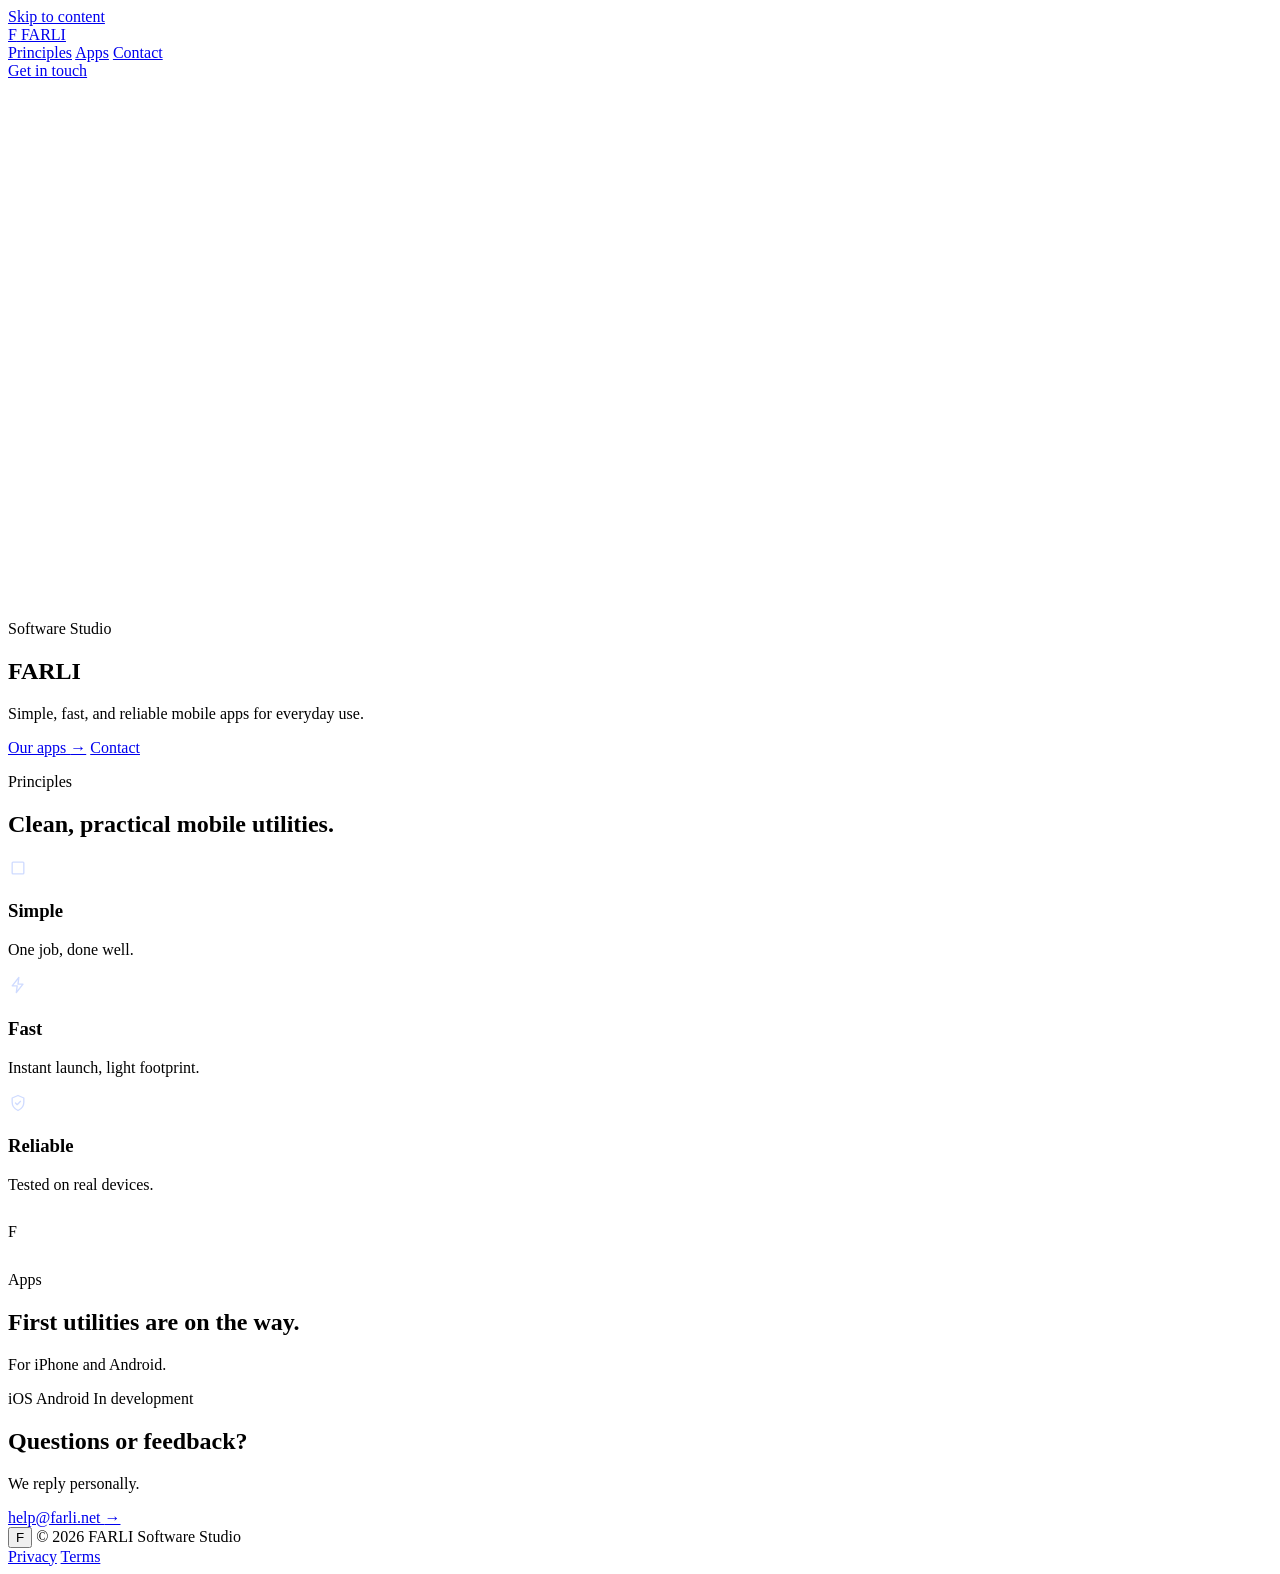
==== index.html @ 44469d4b "Create index.html" ====
<!doctype html>
<html lang="en">
<head>
<meta charset="utf-8">
<meta name="viewport" content="width=device-width,initial-scale=1,viewport-fit=cover">
<title>FARLI Software Studio</title>
<meta name="description" content="FARLI builds simple, fast, and reliable mobile apps for everyday use.">
<meta name="theme-color" content="#070B16">
<meta property="og:title" content="FARLI Software Studio">
<meta property="og:description" content="Simple, fast, and reliable mobile apps for everyday use.">
<meta property="og:type" content="website">
<meta property="og:url" content="https://farli.net/">
<link rel="icon" href="assets/favicon.svg" type="image/svg+xml">
<link rel="stylesheet" href="assets/styles.css">
</head>
<body>
<a class="skip" href="#main">Skip to content</a>
<div class="glow" aria-hidden="true"></div>

<header class="site-header">
  <div class="bar wrap">
    <a class="brand" href="#top" aria-label="FARLI, back to top">
      <span class="logo" aria-hidden="true">F</span>
      <span class="brand-name">FARLI</span>
    </a>
    <nav class="nav" aria-label="Main">
      <a class="navlink" href="#principles">Principles</a>
      <a class="navlink" href="#apps">Apps</a>
      <a class="navlink" href="#contact">Contact</a>
    </nav>
    <a class="btn btn-ghost btn-sm" href="#contact" data-track="cta_contact_nav">Get in touch</a>
  </div>
</header>

<main id="main">
  <section id="top" class="hero wrap">
    <div id="scene" class="scene" role="img" aria-label="Interactive 3D glass cube. Drag to rotate.">
      <canvas id="cube" class="cube-canvas" width="520" height="520" aria-hidden="true"></canvas>
    </div>
    <p class="kicker">Software Studio</p>
    <h1>FARLI</h1>
    <p class="tag">Simple, fast, and reliable mobile apps for everyday use.</p>
    <div class="actions">
      <a class="btn btn-primary" href="#apps" data-track="cta_apps">Our apps <span class="arr" aria-hidden="true">→</span></a>
      <a class="btn btn-ghost" href="#contact" data-track="cta_contact_hero">Contact</a>
    </div>
  </section>

  <section id="principles" class="sec wrap">
    <div class="rv">
      <p class="kicker">Principles</p>
      <h2>Clean, practical mobile utilities.</h2>
      <div class="tiles">
        <div class="tile">
          <div class="plate" aria-hidden="true"><svg width="20" height="20" viewBox="0 0 24 24" fill="none" stroke="#CFDBFF" stroke-width="1.6" stroke-linecap="round" stroke-linejoin="round"><rect x="5" y="5" width="14" height="14" rx="1"/></svg></div>
          <h3>Simple</h3>
          <p>One job, done well.</p>
        </div>
        <div class="tile">
          <div class="plate" aria-hidden="true"><svg width="20" height="20" viewBox="0 0 24 24" fill="none" stroke="#CFDBFF" stroke-width="1.6" stroke-linecap="round" stroke-linejoin="round"><path d="M13 3 5 13h6l-1 8 8-10h-6z"/></svg></div>
          <h3>Fast</h3>
          <p>Instant launch, light footprint.</p>
        </div>
        <div class="tile">
          <div class="plate" aria-hidden="true"><svg width="20" height="20" viewBox="0 0 24 24" fill="none" stroke="#CFDBFF" stroke-width="1.6" stroke-linecap="round" stroke-linejoin="round"><path d="M12 3 5 6v5c0 4.5 3 8 7 10 4-2 7-5.5 7-10V6z"/><path d="m9 12 2 2 4-4"/></svg></div>
          <h3>Reliable</h3>
          <p>Tested on real devices.</p>
        </div>
      </div>
    </div>
  </section>

  <section id="apps" class="sec wrap">
    <div class="split rv">
      <div aria-hidden="true">
        <div class="phone">
          <div class="screen">
            <div class="notch"></div>
            <div class="bar-sk" style="width:46%;height:13px"></div>
            <div class="hero-card">F</div>
            <div class="row-sk"><div class="dot"></div><div class="lines"><div class="bar-sk" style="width:70%"></div><div class="bar-sk" style="width:40%;height:7px;opacity:.6"></div></div></div>
            <div class="row-sk"><div class="dot"></div><div class="lines"><div class="bar-sk" style="width:55%"></div><div class="bar-sk" style="width:30%;height:7px;opacity:.6"></div></div></div>
            <div class="home"></div>
          </div>
        </div>
      </div>
      <div>
        <p class="kicker">Apps</p>
        <h2>First utilities are on the way.</h2>
        <p class="lead">For iPhone and Android.</p>
        <div class="chips">
          <span class="chip">iOS</span>
          <span class="chip">Android</span>
          <span class="chip">In development</span>
        </div>
      </div>
    </div>
  </section>

  <section id="contact" class="sec wrap">
    <div class="cta rv">
      <h2>Questions or feedback?</h2>
      <p class="lead">We reply personally.</p>
      <a class="btn btn-primary" href="mailto:help@farli.net" data-track="email_click">help@farli.net <span class="arr" aria-hidden="true">→</span></a>
    </div>
  </section>
</main>

<footer class="site-footer">
  <div class="foot wrap">
    <div class="foot-l">
      <button id="egg-logo" type="button" class="logo logo-btn" aria-label="FARLI logo">F</button>
      <span>© 2026 FARLI Software Studio</span>
      <div id="egg" class="egg" role="status" hidden>
        <span class="pig p1" aria-hidden="true" style="left:6px">🐷</span>
        <span class="pig p2" aria-hidden="true" style="left:52px">🐷</span>
        <span class="pig p3" aria-hidden="true" style="left:98px">🐷</span>
        <strong>You're awesome — молодец!</strong>
        <span class="sub">Simple. Fast. Reliable.</span>
      </div>
    </div>
    <nav class="foot-links" aria-label="Legal">
      <a class="navlink" href="privacy.html">Privacy</a>
      <a class="navlink" href="terms.html">Terms</a>
      <button type="button" class="navlink linkbtn" data-consent-open hidden>Cookie settings</button>
    </nav>
  </div>
</footer>

<script src="assets/config.js"></script>
<script src="assets/consent.js"></script>
<script src="assets/main.js"></script>
</body>
</html>
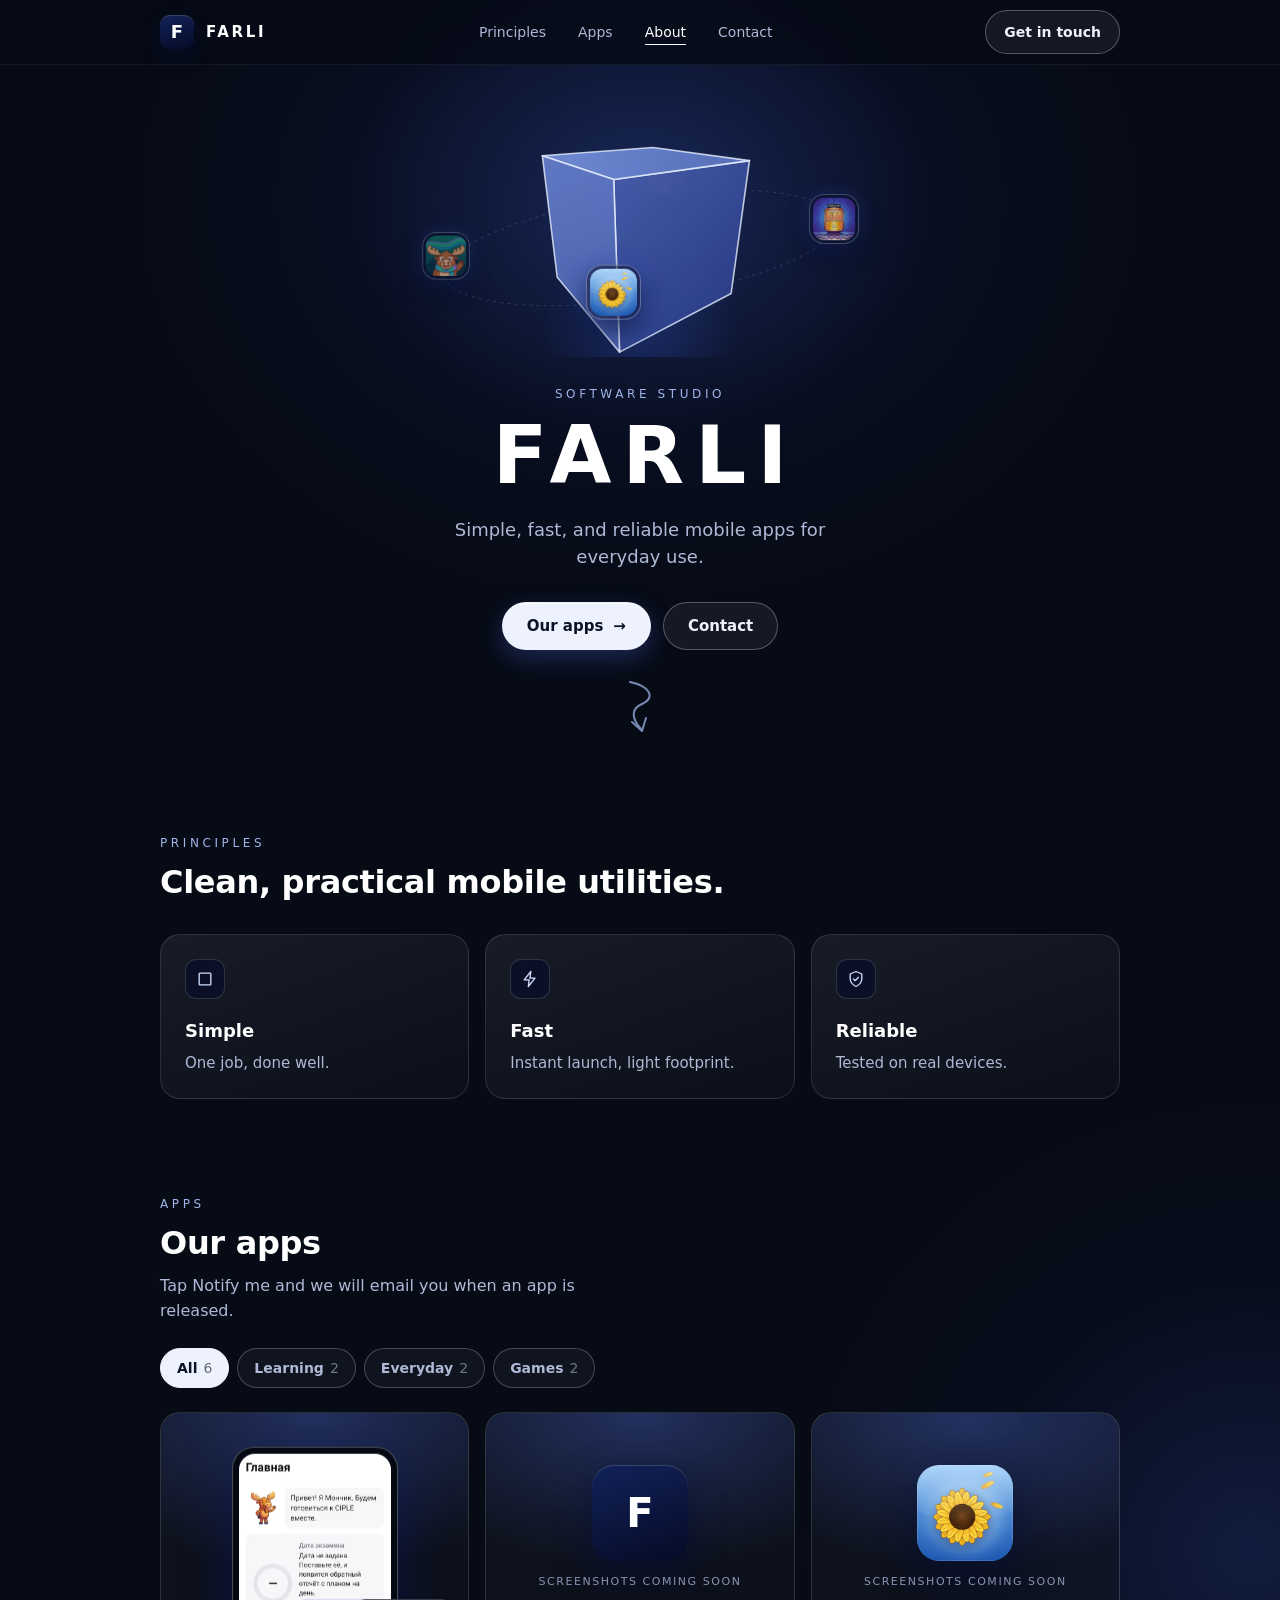
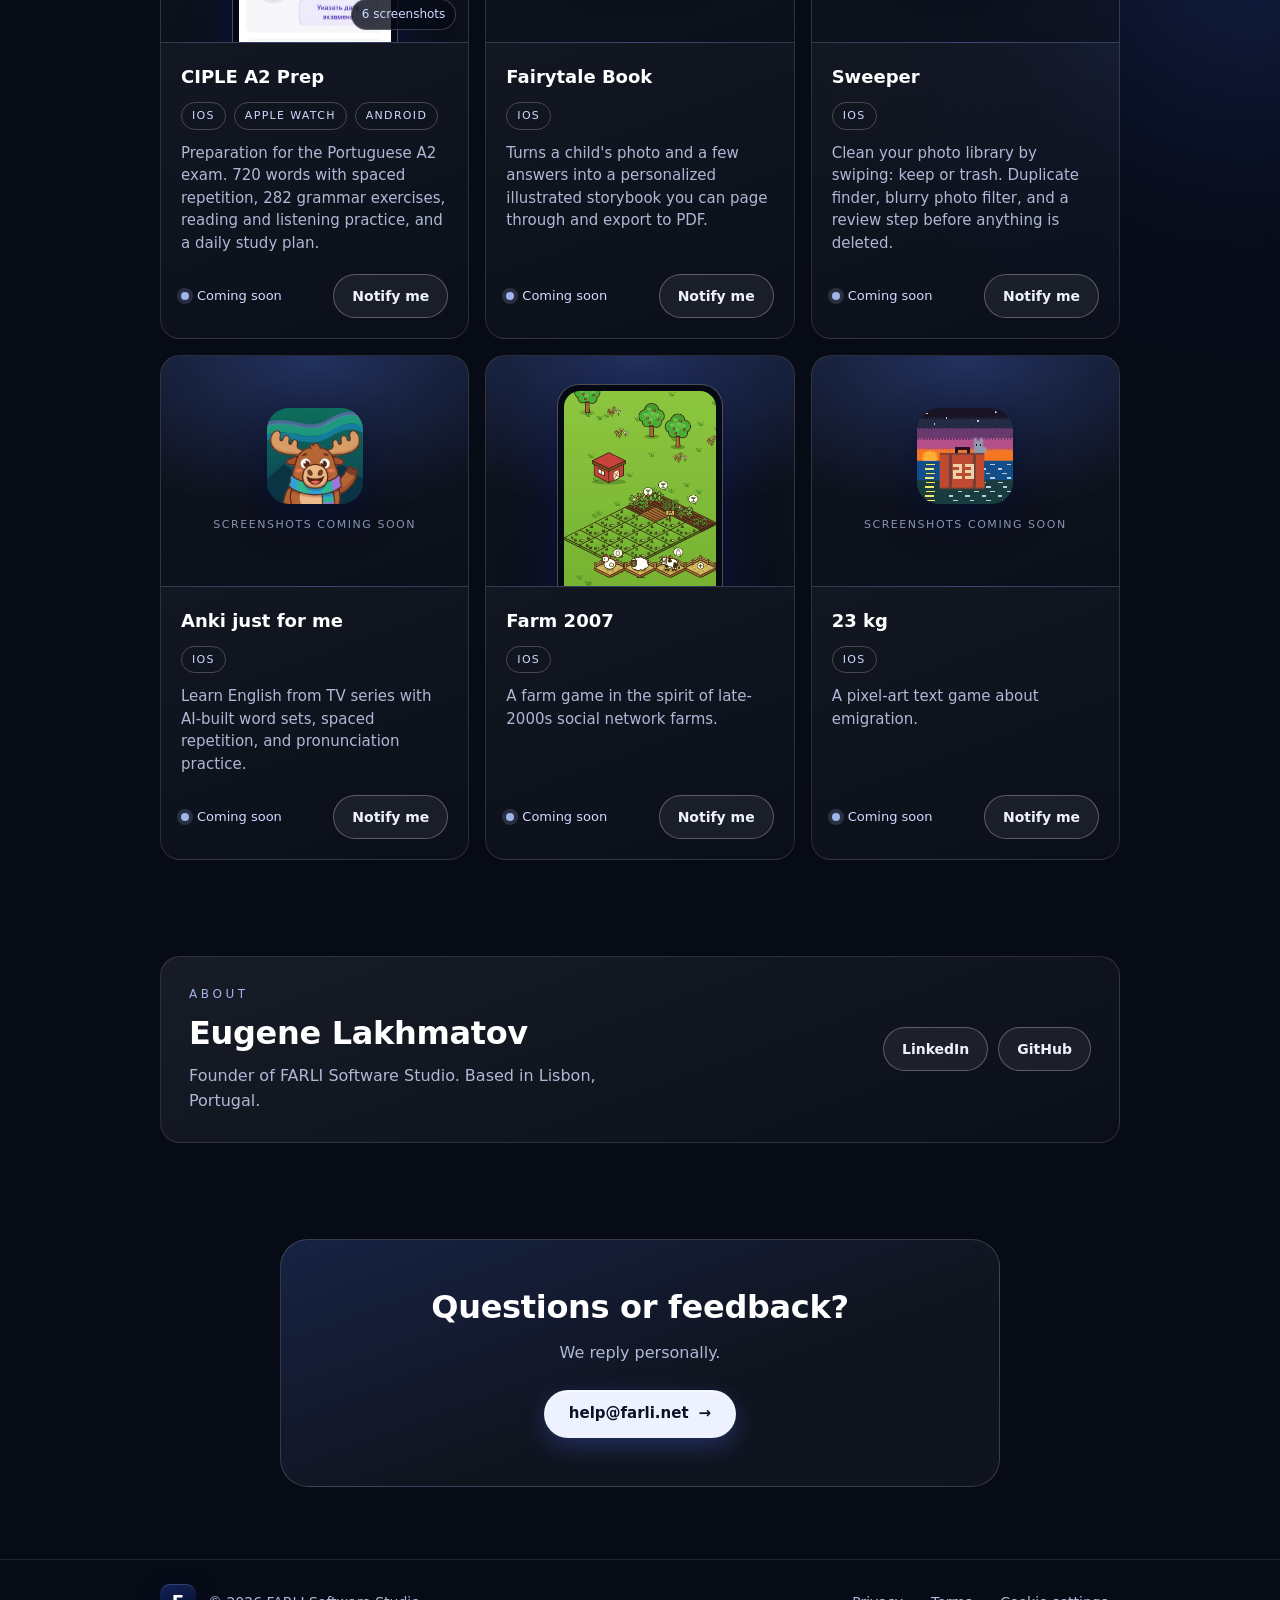
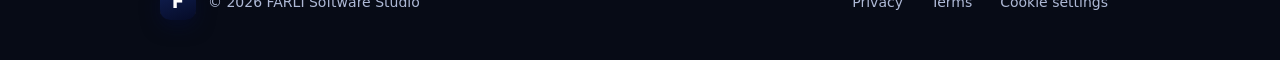
==== commit 90bf7b49: "Site: app showcase, About block, scroll effects, phone menu, favicons and search metadata Copy of we" ====
--- a/index.html
+++ b/index.html
@@ -3,19 +3,33 @@
 <head>
 <meta charset="utf-8">
 <meta name="viewport" content="width=device-width,initial-scale=1,viewport-fit=cover">
-<title>FARLI Software Studio</title>
-<meta name="description" content="FARLI builds simple, fast, and reliable mobile apps for everyday use.">
+<title>FARLI Software Studio: mobile apps for iPhone and Android</title>
+<meta name="description" content="FARLI is a software studio from Lisbon that builds simple, fast, and reliable mobile apps: CIPLE A2 Prep, Fairytale Book, Sweeper, Anki just for me, Farm 2007 and 23 kg.">
+<link rel="canonical" href="https://farli.net/">
 <meta name="theme-color" content="#070B16">
+<meta property="og:site_name" content="FARLI">
 <meta property="og:title" content="FARLI Software Studio">
 <meta property="og:description" content="Simple, fast, and reliable mobile apps for everyday use.">
 <meta property="og:type" content="website">
 <meta property="og:url" content="https://farli.net/">
-<link rel="icon" href="assets/favicon.svg" type="image/svg+xml">
+<meta property="og:image" content="https://farli.net/assets/og.png">
+<meta property="og:image:width" content="1200">
+<meta property="og:image:height" content="630">
+<meta property="og:image:alt" content="FARLI Software Studio">
+<meta name="twitter:card" content="summary_large_image">
+<link rel="icon" href="/favicon.ico" sizes="48x48">
+<link rel="icon" href="/assets/favicon.svg" type="image/svg+xml">
+<link rel="icon" href="/favicon-96.png" type="image/png" sizes="96x96">
+<link rel="apple-touch-icon" href="/apple-touch-icon.png">
+<link rel="manifest" href="/site.webmanifest">
+<script type="application/ld+json">{"@context":"https://schema.org","@graph":[{"@type":"WebSite","@id":"https://farli.net/#website","url":"https://farli.net/","name":"FARLI","alternateName":["FARLI Software Studio","farli.net"],"inLanguage":"en","publisher":{"@id":"https://farli.net/#org"}},{"@type":"Organization","@id":"https://farli.net/#org","name":"FARLI Software Studio","alternateName":"FARLI","url":"https://farli.net/","logo":"https://farli.net/assets/icon-512.png","email":"help@farli.net","description":"FARLI builds simple, fast, and reliable mobile apps for iPhone and Android.","address":{"@type":"PostalAddress","addressLocality":"Lisbon","addressCountry":"PT"},"founder":{"@type":"Person","name":"Eugene Lakhmatov","sameAs":["https://www.linkedin.com/in/lakhmatov","https://github.com/Lahmatov"]}}]}</script>
 <link rel="stylesheet" href="assets/styles.css">
+<script>document.documentElement.className='js'</script>
 </head>
 <body>
 <a class="skip" href="#main">Skip to content</a>
 <div class="glow" aria-hidden="true"></div>
+<div class="glow glow-2" aria-hidden="true"></div>
 
 <header class="site-header">
   <div class="bar wrap">
@@ -23,19 +37,29 @@
       <span class="logo" aria-hidden="true">F</span>
       <span class="brand-name">FARLI</span>
     </a>
-    <nav class="nav" aria-label="Main">
+    <nav id="nav" class="nav" aria-label="Main">
       <a class="navlink" href="#principles">Principles</a>
       <a class="navlink" href="#apps">Apps</a>
+      <a class="navlink" href="#about">About</a>
       <a class="navlink" href="#contact">Contact</a>
     </nav>
-    <a class="btn btn-ghost btn-sm" href="#contact" data-track="cta_contact_nav">Get in touch</a>
-  </div>
+    <div class="bar-end">
+      <a class="btn btn-ghost btn-sm" href="#contact" data-track="cta_contact_nav">Get in touch</a>
+      <button id="menu-btn" class="menu-btn" type="button" aria-controls="nav" aria-expanded="false" aria-label="Menu"><span></span><span></span><span></span></button>
+    </div>
+  </div>
+  <div class="progress" aria-hidden="true"></div>
 </header>
 
 <main id="main">
   <section id="top" class="hero wrap">
-    <div id="scene" class="scene" role="img" aria-label="Interactive 3D glass cube. Drag to rotate.">
+    <div id="scene" class="scene" role="img" aria-label="Interactive 3D glass cube with app icons orbiting it. Drag to rotate.">
+      <svg class="orbit" viewBox="-100 -100 200 200" aria-hidden="true"><ellipse cx="0" cy="0" rx="66" ry="17"/></svg>
       <canvas id="cube" class="cube-canvas" width="520" height="520" aria-hidden="true"></canvas>
+      <a class="sticker" href="#app-ciple" aria-label="CIPLE A2 Prep" draggable="false"><img src="assets/apps/ciple-icon.webp" width="64" height="64" alt="" draggable="false"></a>
+      <a class="sticker" href="#app-sweeper" aria-label="Sweeper" draggable="false"><img src="assets/apps/sweeper-icon.webp" width="64" height="64" alt="" draggable="false"></a>
+      <a class="sticker" href="#app-anki" aria-label="Anki just for me" draggable="false"><img src="assets/apps/anki-icon.webp" width="64" height="64" alt="" draggable="false"></a>
+      <a class="sticker" href="#app-23kg" aria-label="23 kg" draggable="false"><img src="assets/apps/23kg-icon.webp" width="64" height="64" alt="" draggable="false" style="image-rendering:pixelated"></a>
     </div>
     <p class="kicker">Software Studio</p>
     <h1>FARLI</h1>
@@ -44,6 +68,7 @@
       <a class="btn btn-primary" href="#apps" data-track="cta_apps">Our apps <span class="arr" aria-hidden="true">→</span></a>
       <a class="btn btn-ghost" href="#contact" data-track="cta_contact_hero">Contact</a>
     </div>
+    <svg class="cue" width="48" height="60" viewBox="0 0 48 60" fill="none" stroke="currentColor" stroke-width="2" stroke-linecap="round" stroke-linejoin="round" aria-hidden="true"><path pathLength="1" d="M14 4c20 4 26 16 12 22-12 5-10 16 0 26"/><path pathLength="1" d="M16 44l10 9 4-13"/></svg>
   </section>
 
   <section id="principles" class="sec wrap">
@@ -71,28 +96,117 @@
   </section>
 
   <section id="apps" class="sec wrap">
-    <div class="split rv">
-      <div aria-hidden="true">
-        <div class="phone">
-          <div class="screen">
-            <div class="notch"></div>
-            <div class="bar-sk" style="width:46%;height:13px"></div>
-            <div class="hero-card">F</div>
-            <div class="row-sk"><div class="dot"></div><div class="lines"><div class="bar-sk" style="width:70%"></div><div class="bar-sk" style="width:40%;height:7px;opacity:.6"></div></div></div>
-            <div class="row-sk"><div class="dot"></div><div class="lines"><div class="bar-sk" style="width:55%"></div><div class="bar-sk" style="width:30%;height:7px;opacity:.6"></div></div></div>
-            <div class="home"></div>
-          </div>
-        </div>
-      </div>
+    <div class="rv">
+      <p class="kicker">Apps</p>
+      <h2>Our apps</h2>
+      <p class="lead">Tap Notify me and we will email you when an app is released.</p>
+      <div class="filters" role="group" aria-label="Filter apps">
+        <button class="filter" type="button" data-filter="all" aria-pressed="true">All<span class="n"></span></button>
+        <button class="filter" type="button" data-filter="learning" aria-pressed="false">Learning<span class="n"></span></button>
+        <button class="filter" type="button" data-filter="everyday" aria-pressed="false">Everyday<span class="n"></span></button>
+        <button class="filter" type="button" data-filter="games" aria-pressed="false">Games<span class="n"></span></button>
+      </div>
+      <p id="filter-status" class="sr-only" role="status"></p>
+    </div>
+    <div class="apps">
+        <article id="app-ciple" class="app rv-item" data-kind="learning" style="view-transition-name:app-1">
+          <button class="shot" type="button" data-app="CIPLE A2 Prep" data-shots="[{&quot;src&quot;: &quot;assets/apps/ciple-1.webp&quot;, &quot;alt&quot;: &quot;Home: cards for today and the daily plan&quot;}, {&quot;src&quot;: &quot;assets/apps/ciple-2.webp&quot;, &quot;alt&quot;: &quot;Flashcard with spaced repetition grades&quot;}, {&quot;src&quot;: &quot;assets/apps/ciple-3.webp&quot;, &quot;alt&quot;: &quot;Vocabulary: 720 words and word games&quot;}, {&quot;src&quot;: &quot;assets/apps/ciple-4.webp&quot;, &quot;alt&quot;: &quot;Grammar exercise with an explanation&quot;}, {&quot;src&quot;: &quot;assets/apps/ciple-5.webp&quot;, &quot;alt&quot;: &quot;Listening practice in the exam format&quot;}, {&quot;src&quot;: &quot;assets/apps/ciple-6.webp&quot;, &quot;alt&quot;: &quot;Pairs game against the clock&quot;}]" aria-label="View 6 screenshots of CIPLE A2 Prep">
+            <span class="shot-phone"><img src="assets/apps/ciple-1.webp" width="540" height="1200" alt="" loading="lazy" decoding="async"></span>
+            <span class="shot-more">6 screenshots</span>
+          </button>
+          <div class="app-body">
+            <h3>CIPLE A2 Prep</h3>
+            <div class="chips"><span class="chip">iOS</span><span class="chip">Apple Watch</span><span class="chip">Android</span></div>
+            <p>Preparation for the Portuguese A2 exam. 720 words with spaced repetition, 282 grammar exercises, reading and listening practice, and a daily study plan.</p>
+            <div class="app-foot">
+              <span class="status">Coming soon</span>
+              <a class="btn btn-ghost btn-sm" href="mailto:info@farli.net?subject=Notify%20me%3A%20CIPLE%20A2%20Prep" data-track="notify_click" aria-label="Notify me about CIPLE A2 Prep">Notify me</a>
+            </div>
+          </div>
+        </article>
+        <article id="app-fairytale" class="app rv-item" data-kind="everyday" style="view-transition-name:app-2">
+          <div class="shot" aria-hidden="true">
+            <span class="shot-icon"><span class="shot-mark">F</span><span>Screenshots coming soon</span></span>
+          </div>
+          <div class="app-body">
+            <h3>Fairytale Book</h3>
+            <div class="chips"><span class="chip">iOS</span></div>
+            <p>Turns a child's photo and a few answers into a personalized illustrated storybook you can page through and export to PDF.</p>
+            <div class="app-foot">
+              <span class="status">Coming soon</span>
+              <a class="btn btn-ghost btn-sm" href="mailto:info@farli.net?subject=Notify%20me%3A%20Fairytale%20Book" data-track="notify_click" aria-label="Notify me about Fairytale Book">Notify me</a>
+            </div>
+          </div>
+        </article>
+        <article id="app-sweeper" class="app rv-item" data-kind="everyday" style="view-transition-name:app-3">
+          <div class="shot" aria-hidden="true">
+            <span class="shot-icon"><img src="assets/apps/sweeper-icon.webp" width="96" height="96" alt="" loading="lazy" decoding="async"><span>Screenshots coming soon</span></span>
+          </div>
+          <div class="app-body">
+            <h3>Sweeper</h3>
+            <div class="chips"><span class="chip">iOS</span></div>
+            <p>Clean your photo library by swiping: keep or trash. Duplicate finder, blurry photo filter, and a review step before anything is deleted.</p>
+            <div class="app-foot">
+              <span class="status">Coming soon</span>
+              <a class="btn btn-ghost btn-sm" href="mailto:info@farli.net?subject=Notify%20me%3A%20Sweeper" data-track="notify_click" aria-label="Notify me about Sweeper">Notify me</a>
+            </div>
+          </div>
+        </article>
+        <article id="app-anki" class="app rv-item" data-kind="learning" style="view-transition-name:app-4">
+          <div class="shot" aria-hidden="true">
+            <span class="shot-icon"><img src="assets/apps/anki-icon.webp" width="96" height="96" alt="" loading="lazy" decoding="async"><span>Screenshots coming soon</span></span>
+          </div>
+          <div class="app-body">
+            <h3>Anki just for me</h3>
+            <div class="chips"><span class="chip">iOS</span></div>
+            <p>Learn English from TV series with AI-built word sets, spaced repetition, and pronunciation practice.</p>
+            <div class="app-foot">
+              <span class="status">Coming soon</span>
+              <a class="btn btn-ghost btn-sm" href="mailto:info@farli.net?subject=Notify%20me%3A%20Anki%20just%20for%20me" data-track="notify_click" aria-label="Notify me about Anki just for me">Notify me</a>
+            </div>
+          </div>
+        </article>
+        <article id="app-farm" class="app rv-item" data-kind="games" style="view-transition-name:app-5">
+          <button class="shot" type="button" data-app="Farm 2007" data-shots="[{&quot;src&quot;: &quot;assets/apps/farm-1.webp&quot;, &quot;alt&quot;: &quot;The farm: fields, animals and a barn&quot;}]" aria-label="View a screenshot of Farm 2007">
+            <span class="shot-phone"><img src="assets/apps/farm-1.webp" width="590" height="1062" alt="" loading="lazy" decoding="async"></span>
+          </button>
+          <div class="app-body">
+            <h3>Farm 2007</h3>
+            <div class="chips"><span class="chip">iOS</span></div>
+            <p>A farm game in the spirit of late-2000s social network farms.</p>
+            <div class="app-foot">
+              <span class="status">Coming soon</span>
+              <a class="btn btn-ghost btn-sm" href="mailto:info@farli.net?subject=Notify%20me%3A%20Farm%202007" data-track="notify_click" aria-label="Notify me about Farm 2007">Notify me</a>
+            </div>
+          </div>
+        </article>
+        <article id="app-23kg" class="app rv-item" data-kind="games" style="view-transition-name:app-6">
+          <div class="shot" aria-hidden="true">
+            <span class="shot-icon"><img src="assets/apps/23kg-icon.webp" width="96" height="96" alt="" loading="lazy" decoding="async" style="image-rendering:pixelated"><span>Screenshots coming soon</span></span>
+          </div>
+          <div class="app-body">
+            <h3>23 kg</h3>
+            <div class="chips"><span class="chip">iOS</span></div>
+            <p>A pixel-art text game about emigration.</p>
+            <div class="app-foot">
+              <span class="status">Coming soon</span>
+              <a class="btn btn-ghost btn-sm" href="mailto:info@farli.net?subject=Notify%20me%3A%2023%20kg" data-track="notify_click" aria-label="Notify me about 23 kg">Notify me</a>
+            </div>
+          </div>
+        </article>
+    </div>
+  </section>
+
+  <section id="about" class="sec wrap">
+    <div class="about rv">
       <div>
-        <p class="kicker">Apps</p>
-        <h2>First utilities are on the way.</h2>
-        <p class="lead">For iPhone and Android.</p>
-        <div class="chips">
-          <span class="chip">iOS</span>
-          <span class="chip">Android</span>
-          <span class="chip">In development</span>
-        </div>
+        <p class="kicker">About</p>
+        <h2>Eugene Lakhmatov</h2>
+        <p class="lead">Founder of FARLI Software Studio. Based in Lisbon, Portugal.</p>
+      </div>
+      <div class="about-links">
+        <a class="btn btn-ghost btn-sm" href="https://www.linkedin.com/in/lakhmatov" target="_blank" rel="noopener noreferrer" data-track="about_linkedin">LinkedIn</a>
+        <a class="btn btn-ghost btn-sm" href="https://github.com/Lahmatov" target="_blank" rel="noopener noreferrer" data-track="about_github">GitHub</a>
       </div>
     </div>
   </section>
@@ -105,6 +219,19 @@
     </div>
   </section>
 </main>
+
+<dialog id="viewer" class="viewer" aria-labelledby="viewer-title">
+  <div class="viewer-head">
+    <span id="viewer-title" class="viewer-title"></span>
+    <button class="iconbtn" type="button" data-close aria-label="Close">✕</button>
+  </div>
+  <div class="viewer-stage"><img src="data:," alt=""></div>
+  <div class="viewer-foot">
+    <button class="iconbtn" type="button" data-prev aria-label="Previous screenshot">←</button>
+    <span class="viewer-cap" aria-live="polite"></span>
+    <button class="iconbtn" type="button" data-next aria-label="Next screenshot">→</button>
+  </div>
+</dialog>
 
 <footer class="site-footer">
   <div class="foot wrap">
--- a/assets/styles.css
+++ b/assets/styles.css
@@ -0,0 +1,264 @@
+/* FARLI website — dark, frosted glass, compact.
+   Layout: one narrow column (960px), short sections, only real links look clickable. */
+:root{
+  --bg:#070B16;
+  --fg:#EEF2FF;
+  --muted:#AEB9D6;
+  --dim:#8794B3;
+  --line:rgba(255,255,255,.12);
+  --accent:#9FB4E8;
+  --navy-1:#122259;
+  --navy-2:#050B26;
+  --w:960px;
+  --font:-apple-system,BlinkMacSystemFont,"SF Pro Text","Segoe UI",Roboto,Inter,system-ui,sans-serif;
+  color-scheme:dark;
+}
+*{box-sizing:border-box}
+html{-webkit-text-size-adjust:100%;scroll-behavior:smooth;scroll-padding-top:84px}
+body{margin:0;background:var(--bg);color:var(--fg);font-family:var(--font);font-size:16px;line-height:1.6;-webkit-font-smoothing:antialiased;overflow-x:clip}
+h1,h2,h3,p{margin:0}
+h1,h2,h3{text-wrap:balance}
+a{color:var(--accent)}
+img,svg{max-width:100%}
+
+.wrap{width:100%;max-width:calc(var(--w) + 48px);margin:0 auto;padding-left:max(24px,env(safe-area-inset-left,0px));padding-right:max(24px,env(safe-area-inset-right,0px))}
+.glow{position:absolute;top:-200px;left:50%;width:1000px;height:800px;margin-left:-500px;background:radial-gradient(closest-side,rgba(60,100,230,.32),rgba(20,40,120,.1) 60%,transparent);pointer-events:none;z-index:-1}
+.skip{position:absolute;left:-999px;top:8px;background:#fff;color:#0B1226;padding:10px 16px;border-radius:8px;z-index:100}
+.skip:focus{left:8px}
+.sr-only{position:absolute;width:1px;height:1px;margin:-1px;overflow:hidden;clip-path:inset(50%);white-space:nowrap}
+:focus-visible{outline:2px solid var(--accent);outline-offset:3px;border-radius:6px}
+
+/* header */
+.site-header{position:sticky;top:env(safe-area-inset-top,0px);z-index:20;background:rgba(7,11,22,.78);backdrop-filter:blur(14px);-webkit-backdrop-filter:blur(14px);border-bottom:1px solid rgba(255,255,255,.06)}
+.bar{display:flex;align-items:center;justify-content:space-between;gap:16px;min-height:64px}
+.brand{display:flex;align-items:center;gap:12px;text-decoration:none;color:#fff;min-height:44px}
+.brand-name{font-weight:600;letter-spacing:.18em;font-size:15px}
+.logo{background:linear-gradient(160deg,var(--navy-1),var(--navy-2));box-shadow:inset 0 1px 0 rgba(255,255,255,.16),0 6px 18px rgba(6,14,50,.6);color:#fff;font-weight:700;display:flex;align-items:center;justify-content:center;width:34px;height:34px;border-radius:10px;font-size:18px}
+.nav{display:flex;gap:8px}
+.bar-end{display:flex;align-items:center;gap:8px}
+.menu-btn{display:none;flex-direction:column;align-items:center;justify-content:center;gap:5px;width:44px;height:44px;padding:0;border-radius:50%;border:1px solid rgba(255,255,255,.28);background:rgba(255,255,255,.06);cursor:pointer;-webkit-tap-highlight-color:transparent}
+.menu-btn span{display:block;width:18px;height:2px;border-radius:2px;background:#fff;transition:transform .22s ease,opacity .22s ease}
+.menu-btn[aria-expanded="true"] span:nth-child(1){transform:translateY(7px) rotate(45deg)}
+.menu-btn[aria-expanded="true"] span:nth-child(2){opacity:0}
+.menu-btn[aria-expanded="true"] span:nth-child(3){transform:translateY(-7px) rotate(-45deg)}
+.navlink{position:relative;display:inline-flex;align-items:center;min-height:44px;padding:0 12px;color:var(--muted);text-decoration:none;font-size:14px;transition:color .18s ease}
+.navlink::after{content:"";position:absolute;left:12px;right:12px;bottom:9px;height:1px;background:currentColor;transform:scaleX(0);transform-origin:left;transition:transform .22s ease}
+.navlink:hover{color:#fff}
+.navlink:hover::after{transform:scaleX(1)}
+
+.site-header{transition:background-color .25s ease,box-shadow .25s ease}
+.site-header.scrolled{background:rgba(7,11,22,.9);box-shadow:0 10px 30px rgba(0,0,0,.35)}
+.progress{position:absolute;left:0;right:0;bottom:-1px;height:2px;background:linear-gradient(90deg,#5B7CFF,var(--accent));transform:scaleX(var(--scroll,0));transform-origin:left;pointer-events:none}
+.navlink[aria-current="true"]{color:#fff}
+.navlink[aria-current="true"]::after{transform:scaleX(1)}
+
+/* buttons: every real link/button lifts on hover and presses on click */
+.btn{display:inline-flex;align-items:center;justify-content:center;gap:10px;min-height:48px;padding:0 24px;border-radius:999px;border:1px solid transparent;font:600 15px/1 var(--font);text-decoration:none;cursor:pointer;-webkit-tap-highlight-color:transparent;transition:transform .18s ease,box-shadow .18s ease,background-color .18s ease,border-color .18s ease,color .18s ease}
+.btn .arr{display:inline-block;transition:transform .18s ease}
+.btn:hover .arr{transform:translateX(4px)}
+.btn-primary{background:#EEF2FF;color:#0B1226;box-shadow:inset 0 1px 0 rgba(255,255,255,.7),0 8px 24px rgba(80,120,255,.28)}
+.btn-primary:hover{background:#fff;color:#0B1226;transform:translateY(-2px);box-shadow:inset 0 1px 0 #fff,0 14px 34px rgba(90,130,255,.5)}
+.btn-primary:active{transform:translateY(0) scale(.97);box-shadow:0 4px 12px rgba(90,130,255,.3)}
+.btn-ghost{color:var(--fg);background:rgba(255,255,255,.06);border-color:rgba(255,255,255,.28)}
+.btn-ghost:hover{color:#fff;background:rgba(255,255,255,.13);border-color:rgba(255,255,255,.6);transform:translateY(-2px)}
+.btn-ghost:active{transform:translateY(0) scale(.97)}
+.btn-sm{min-height:44px;padding:0 18px;font-size:14px}
+
+/* hero */
+.hero{--scene:260px;--top:32px;position:relative;display:flex;flex-direction:column;align-items:center;text-align:center;padding-top:var(--top);padding-bottom:72px}
+.scene{perspective:1200px;width:var(--scene);height:var(--scene);position:relative;cursor:grab;user-select:none;-webkit-user-select:none;touch-action:pan-y}
+.scene:active{cursor:grabbing}
+.cube-canvas{position:absolute;inset:0;width:100%;height:100%;display:block}
+/* app icons orbit the cube: main.js places them each frame, the orbit turns with the cube */
+.orbit{position:absolute;left:-50%;top:-50%;width:200%;height:200%;max-width:none;pointer-events:none;fill:none;stroke:rgba(159,180,232,.22);stroke-width:.35;stroke-dasharray:1.2 1.6;transform:translateY(4%) rotate(-8deg)}
+.sticker{position:absolute;left:50%;top:50%;width:54px;height:54px;margin:-27px 0 0 -27px;padding:3px;border-radius:16px;border:1px solid rgba(207,219,255,.38);background:rgba(10,18,50,.55);box-shadow:0 10px 26px rgba(6,14,50,.7),0 0 22px rgba(90,130,255,.28);cursor:pointer;-webkit-touch-callout:none;will-change:transform;transition:border-color .2s ease,box-shadow .2s ease}
+.sticker img{display:block;width:100%;height:100%;border-radius:12px}
+.sticker:hover,.sticker:focus-visible{border-color:#fff;box-shadow:0 10px 26px rgba(6,14,50,.7),0 0 30px rgba(120,160,255,.6)}
+.cube-canvas{z-index:2}
+.cue{margin-top:28px;color:var(--accent);opacity:.75}
+.cue path{stroke-dasharray:1;stroke-dashoffset:1;animation:draw 1.2s ease .9s forwards}
+.cue path+path{animation-duration:.4s;animation-delay:2.1s}
+@keyframes draw{to{stroke-dashoffset:0}}
+.app.flash{animation:flash 1.8s ease}
+@keyframes flash{0%,60%{border-color:var(--accent);box-shadow:0 0 0 4px rgba(159,180,232,.3),0 18px 50px rgba(20,40,150,.45)}}
+.kicker{font-size:12px;letter-spacing:.3em;color:var(--accent);text-transform:uppercase}
+.hero .kicker{margin-top:28px}
+.hero h1{margin-top:12px;font-size:clamp(44px,8vw,80px);font-weight:700;letter-spacing:.14em;line-height:1;padding-left:.14em;color:#fff}
+.hero .tag{margin-top:20px;max-width:440px;font-size:18px;line-height:1.5;color:var(--muted)}
+.hero .actions{display:flex;flex-wrap:wrap;gap:12px;justify-content:center;margin-top:32px}
+
+/* sections */
+.sec{padding-top:24px;padding-bottom:72px}
+.sec h2{font-size:clamp(24px,3.4vw,32px);font-weight:600;letter-spacing:-.01em;line-height:1.2;color:#fff;margin-top:10px}
+.lead{margin-top:10px;font-size:16px;color:var(--muted);max-width:460px}
+.tiles{display:grid;grid-template-columns:repeat(3,minmax(0,1fr));gap:16px;margin-top:32px}
+.tile{padding:24px;border-radius:20px;border:1px solid var(--line);background:linear-gradient(160deg,rgba(255,255,255,.07),rgba(255,255,255,.02))}
+.plate{width:40px;height:40px;border-radius:11px;border:1px solid rgba(255,255,255,.14);background:rgba(8,14,40,.75);display:flex;align-items:center;justify-content:center}
+.tile h3{margin-top:18px;font-size:18px;font-weight:600;color:#fff}
+.tile p{margin-top:6px;font-size:15px;color:var(--muted);line-height:1.5}
+
+.chips{display:flex;flex-wrap:wrap;gap:8px;margin-top:20px}
+.chip{font-size:12px;letter-spacing:.12em;padding:6px 12px;border-radius:999px;border:1px solid rgba(255,255,255,.22);color:#CFDBFF;text-transform:uppercase}
+
+/* app showcase */
+.filters{display:flex;flex-wrap:wrap;gap:8px;margin-top:24px}
+.filter{min-height:40px;padding:0 16px;border-radius:999px;border:1px solid rgba(255,255,255,.22);background:rgba(255,255,255,.04);color:var(--muted);font:600 14px/1 var(--font);cursor:pointer;-webkit-tap-highlight-color:transparent;transition:background-color .18s ease,border-color .18s ease,color .18s ease}
+.filter:hover{color:#fff;border-color:rgba(255,255,255,.5)}
+.filter[aria-pressed="true"]{background:#EEF2FF;border-color:#EEF2FF;color:#0B1226}
+.filter .n{margin-left:6px;font-weight:500;opacity:.6}
+.apps{display:grid;grid-template-columns:repeat(3,minmax(0,1fr));gap:16px;margin-top:24px}
+.app{position:relative;display:flex;flex-direction:column;border-radius:20px;border:1px solid var(--line);background:linear-gradient(160deg,rgba(255,255,255,.07),rgba(255,255,255,.02));overflow:hidden;transition:border-color .25s ease,box-shadow .25s ease}
+.app[hidden]{display:none}
+/* light that follows the pointer (position set from main.js) */
+.app::after{content:"";position:absolute;inset:0;border-radius:inherit;background:radial-gradient(260px circle at var(--mx,50%) var(--my,0%),rgba(120,150,255,.2),transparent 70%);opacity:0;transition:opacity .25s ease;pointer-events:none}
+.app:hover{border-color:rgba(255,255,255,.3);box-shadow:0 18px 50px rgba(20,40,150,.35)}
+.app:hover::after{opacity:1}
+/* screenshot slot */
+.shot{position:relative;display:flex;align-items:center;justify-content:center;width:100%;aspect-ratio:4/3;padding:0;border:0;border-bottom:1px solid var(--line);background:radial-gradient(120% 90% at 50% 0%,rgba(60,100,230,.3),rgba(7,11,22,.5) 75%);overflow:hidden;font:inherit;color:var(--dim)}
+button.shot{cursor:zoom-in}
+.shot-phone{position:absolute;top:12%;left:50%;width:54%;margin-left:-27%;border-radius:22px 22px 0 0;border:1px solid rgba(255,255,255,.28);border-bottom:0;background:#050914;padding:6px 6px 0;box-shadow:0 20px 50px rgba(10,20,90,.6);transform:translateY(calc(18px - var(--p,.5) * 36px));will-change:transform}
+.shot-phone img{display:block;width:100%;height:auto;border-radius:16px 16px 0 0}
+.shot-more{position:absolute;right:12px;bottom:12px;padding:5px 10px;border-radius:999px;background:rgba(7,11,22,.8);border:1px solid rgba(255,255,255,.2);font-size:12px;color:#CFDBFF}
+.shot-icon{display:flex;flex-direction:column;align-items:center;gap:12px;font-size:11px;letter-spacing:.14em;text-transform:uppercase}
+.shot-icon img{width:96px;height:96px;border-radius:22px;box-shadow:0 14px 34px rgba(6,14,50,.7),inset 0 0 0 1px rgba(255,255,255,.12);transition:transform .3s ease}
+.app:hover .shot-icon img{transform:scale(1.06) rotate(-3deg)}
+.shot-mark{display:flex;align-items:center;justify-content:center;width:96px;height:96px;border-radius:22px;background:linear-gradient(160deg,var(--navy-1),var(--navy-2));box-shadow:inset 0 1px 0 rgba(255,255,255,.16),0 14px 34px rgba(6,14,50,.7);font-size:40px;font-weight:700;letter-spacing:0;color:#fff}
+.app-body{display:flex;flex-direction:column;flex:1;padding:20px}
+.app h3{font-size:18px;font-weight:600;color:#fff}
+.app .chips{margin-top:10px}
+.app .chip{font-size:11px;padding:4px 10px}
+.app p{margin-top:12px;font-size:15px;line-height:1.5;color:var(--muted)}
+.app-foot{position:relative;z-index:1;display:flex;align-items:center;justify-content:space-between;flex-wrap:wrap;gap:10px;margin-top:auto;padding-top:20px}
+.status{display:inline-flex;align-items:center;gap:8px;font-size:13px;color:#CFDBFF}
+.status::before{content:"";width:8px;height:8px;border-radius:50%;background:var(--accent);box-shadow:0 0 0 4px rgba(159,180,232,.18);animation:pulse 2.4s ease-in-out infinite}
+@keyframes pulse{50%{box-shadow:0 0 0 7px rgba(159,180,232,0)}}
+
+/* screenshot viewer */
+.viewer{width:min(92vw,420px);max-height:92vh;max-height:92dvh;padding:0;border:1px solid rgba(255,255,255,.22);border-radius:24px;background:rgba(10,18,50,.97);color:var(--fg);box-shadow:0 30px 90px rgba(0,0,0,.7);overflow:hidden}
+.viewer::backdrop{background:rgba(3,6,14,.8);backdrop-filter:blur(6px);-webkit-backdrop-filter:blur(6px)}
+.viewer[open]{display:flex;flex-direction:column;animation:pop .28s ease both}
+@keyframes pop{from{opacity:0;transform:translateY(16px) scale(.96)}to{opacity:1;transform:none}}
+.viewer-head{display:flex;align-items:center;justify-content:space-between;gap:12px;padding:14px 14px 10px 20px}
+.viewer-title{font-size:16px;font-weight:600;color:#fff}
+.viewer-stage{flex:1;min-height:0;display:flex;align-items:center;justify-content:center;padding:0 20px}
+.viewer-stage img{display:block;max-width:100%;max-height:62vh;max-height:62dvh;border-radius:14px;border:1px solid rgba(255,255,255,.14)}
+.viewer-stage img.swap{animation:swap .25s ease both}
+@keyframes swap{from{opacity:0;transform:translateX(calc(var(--dir,1) * 18px))}to{opacity:1;transform:none}}
+.viewer-foot{display:flex;align-items:center;justify-content:space-between;gap:12px;padding:12px 14px 14px}
+.viewer-cap{flex:1;text-align:center;font-size:14px;color:var(--muted)}
+.iconbtn{display:inline-flex;align-items:center;justify-content:center;flex:none;width:44px;height:44px;border-radius:50%;border:1px solid rgba(255,255,255,.22);background:rgba(255,255,255,.06);color:#fff;font:600 18px/1 var(--font);cursor:pointer;transition:background-color .18s ease,border-color .18s ease}
+.iconbtn[hidden]{visibility:hidden;display:inline-flex}
+.iconbtn:hover{background:rgba(255,255,255,.14);border-color:rgba(255,255,255,.6)}
+
+.about{display:flex;align-items:center;justify-content:space-between;flex-wrap:wrap;gap:20px 32px;padding:28px;border-radius:20px;border:1px solid var(--line);background:linear-gradient(160deg,rgba(255,255,255,.07),rgba(255,255,255,.02))}
+.about h2{margin-top:10px}
+.about-links{display:flex;flex-wrap:wrap;gap:10px}
+
+.cta{max-width:720px;margin:0 auto;padding:48px 24px;border-radius:28px;border:1px solid rgba(255,255,255,.16);background:linear-gradient(160deg,rgba(90,130,255,.2),rgba(255,255,255,.04) 60%);text-align:center;display:flex;flex-direction:column;align-items:center;gap:14px}
+.cta h2{margin:0}
+.cta .lead{margin:0}
+.cta .btn{margin-top:10px;max-width:100%;overflow-wrap:anywhere}
+
+/* footer */
+.site-footer{border-top:1px solid rgba(255,255,255,.1)}
+.foot{display:flex;align-items:center;justify-content:space-between;flex-wrap:wrap;gap:8px 24px;padding-top:20px;padding-bottom:36px}
+.foot-l{position:relative;display:flex;align-items:center;gap:12px;font-size:14px;color:var(--muted)}
+.logo-btn{border:0;padding:0;width:36px;height:36px;border-radius:10px;font-family:inherit;cursor:pointer}
+.foot-links{display:flex;gap:4px}
+
+/* easter egg */
+.egg{position:absolute;left:0;bottom:calc(100% + 14px);width:max-content;max-width:min(320px,calc(100vw - 32px));padding:14px 18px;border-radius:14px;border:1px solid rgba(255,255,255,.28);background:rgba(10,18,50,.94);box-shadow:0 16px 40px rgba(0,0,0,.5);z-index:30}
+.egg strong{display:block;font-size:16px;color:#fff}
+.egg span.sub{display:block;margin-top:4px;font-size:13px;color:var(--muted)}
+.pig{position:absolute;bottom:100%;font-size:34px;line-height:1;animation:pig 2.6s ease-out both;will-change:transform,opacity}
+.pig.p2{animation-delay:.25s}
+.pig.p3{animation-delay:.5s}
+@keyframes pig{
+0%{transform:translateY(24px) scale(.4) rotate(0deg);opacity:0}
+12%{transform:translateY(0) scale(1.15) rotate(0deg);opacity:1}
+34%{transform:translateY(-8px) scale(1) rotate(180deg);opacity:1}
+100%{transform:translateY(-300px) scale(1) rotate(180deg);opacity:0}
+}
+
+/* consent banner */
+.linkbtn{background:none;border:0;font:inherit;font-size:14px;cursor:pointer}
+.consent{position:fixed;left:max(16px,env(safe-area-inset-left,0px));right:max(16px,env(safe-area-inset-right,0px));bottom:max(16px,env(safe-area-inset-bottom,0px));max-width:560px;margin:0 auto;padding:20px;border-radius:20px;border:1px solid rgba(255,255,255,.22);background:rgba(10,18,50,.96);backdrop-filter:blur(16px);-webkit-backdrop-filter:blur(16px);box-shadow:0 20px 60px rgba(0,0,0,.55);z-index:60;animation:rise .4s ease both}
+.consent h2{margin:0;font-size:16px;font-weight:600;color:#fff}
+.consent p{margin:8px 0 0;font-size:14px;line-height:1.55;color:var(--muted)}
+.consent a{text-underline-offset:3px}
+.consent a:hover{color:#fff}
+.consent-actions{display:flex;gap:10px;margin-top:16px}
+.consent-actions .btn{flex:1}
+
+/* legal pages */
+.doc{max-width:720px;margin:0 auto;padding-top:40px;padding-bottom:72px}
+.doc h1{font-size:clamp(28px,5vw,40px);font-weight:700;letter-spacing:-.02em;line-height:1.15;color:#fff}
+.doc .meta{margin-top:10px;font-size:14px;color:var(--dim)}
+.doc h2{margin-top:36px;font-size:20px;font-weight:600;color:#fff}
+.doc p,.doc li{margin-top:10px;font-size:16px;line-height:1.7;color:var(--muted)}
+.doc ul{margin:0;padding-left:20px}
+.doc a{text-underline-offset:3px}
+.doc a:hover{color:#fff}
+
+/* motion */
+@keyframes rise{from{opacity:0;transform:translateY(14px)}to{opacity:1;transform:none}}
+.hero>*{animation:rise .6s ease both}
+.hero>.cue{animation:none}
+.hero>.kicker{animation-delay:.08s}
+.hero>h1{animation-delay:.14s}
+.hero>.tag{animation-delay:.2s}
+.hero>.actions{animation-delay:.26s}
+/* scroll reveal: main.js adds .in when a block enters the screen; without JS everything is visible */
+.js .rv,.js .rv-item{opacity:0;transform:translateY(28px) scale(.98);filter:blur(6px);transition:opacity .7s cubic-bezier(.2,.7,.2,1),transform .7s cubic-bezier(.2,.7,.2,1),filter .7s ease;transition-delay:calc(var(--i,0) * 80ms)}
+.js .rv.in,.js .rv-item.in{opacity:1;transform:none;filter:none}
+.js .rv .kicker{width:fit-content;clip-path:inset(0 100% 0 0);transition:clip-path .8s ease .15s}
+.js .rv.in .kicker{clip-path:inset(0)}
+/* hero drifts away and the glow slides as the page scrolls (--hero and --sy set from main.js) */
+.hero{opacity:calc(1 - var(--hero,0) * .85);transform:translateY(calc(var(--hero,0) * 60px)) scale(calc(1 - var(--hero,0) * .05))}
+.glow{transform:translateY(calc(var(--sy,0) * .25px))}
+.glow-2{top:1100px;left:auto;right:-420px;margin-left:0;width:900px;height:900px;opacity:.6;transform:translateY(calc(var(--sy,0) * -.12px))}
+@media (prefers-reduced-motion:reduce){
+  html{scroll-behavior:auto}
+  .cue path{animation:none;stroke-dashoffset:0}
+  .app.flash{animation:none}
+  .hero>*,.status::before,.viewer[open],.viewer-stage img.swap{animation:none}
+  .js .rv,.js .rv-item,.js .rv .kicker{opacity:1;transform:none;filter:none;clip-path:none;transition:none}
+  .hero,.glow,.glow-2,.shot-phone{transform:none;opacity:1}
+  .glow-2{opacity:.6}
+  .btn,.btn .arr,.navlink::after,.app,.app::after,.shot-icon img{transition:none}
+  .pig{animation-duration:.01s}
+}
+
+/* tablets and unfolded foldables */
+@media (max-width:900px){
+  .apps{grid-template-columns:repeat(2,minmax(0,1fr))}
+}
+/* phones */
+@media (max-width:640px){
+  .wrap{padding-left:max(16px,env(safe-area-inset-left,0px));padding-right:max(16px,env(safe-area-inset-right,0px))}
+  .tiles,.apps{grid-template-columns:minmax(0,1fr)}
+  .about{padding:22px}
+  .menu-btn{display:flex}
+  .nav{display:none;position:absolute;top:100%;left:0;right:0;flex-direction:column;gap:0;padding:8px 16px 16px;background:#070B16;border-bottom:1px solid rgba(255,255,255,.1);box-shadow:0 20px 40px rgba(0,0,0,.5)}
+  .nav.open{display:flex;animation:rise .25s ease both}
+  .nav .navlink{min-height:52px;font-size:17px;border-bottom:1px solid rgba(255,255,255,.06)}
+  .nav .navlink:last-child{border-bottom:0}
+  .nav .navlink::after{display:none}
+  .filter{min-height:44px}
+  .sticker{width:46px;height:46px;margin:-23px 0 0 -23px;border-radius:14px}
+  .sticker img{border-radius:10px}
+  .sec h2{font-size:26px}
+  .foot-links{flex-wrap:wrap;margin-left:-12px}
+  .hero{--scene:230px;--top:16px;padding-bottom:56px}
+  .sec{padding-bottom:56px}
+  .cta{padding:36px 18px}
+  .foot{flex-direction:column;align-items:flex-start}
+}
+/* compact phones and narrow foldable cover screens */
+@media (max-width:360px){
+  .brand-name{display:none}
+  .hero h1{font-size:40px;letter-spacing:.08em}
+  .hero .actions .btn{flex:1 1 100%}
+  .hero{--scene:200px}
+  .bar-end .btn{padding:0 14px}
+}
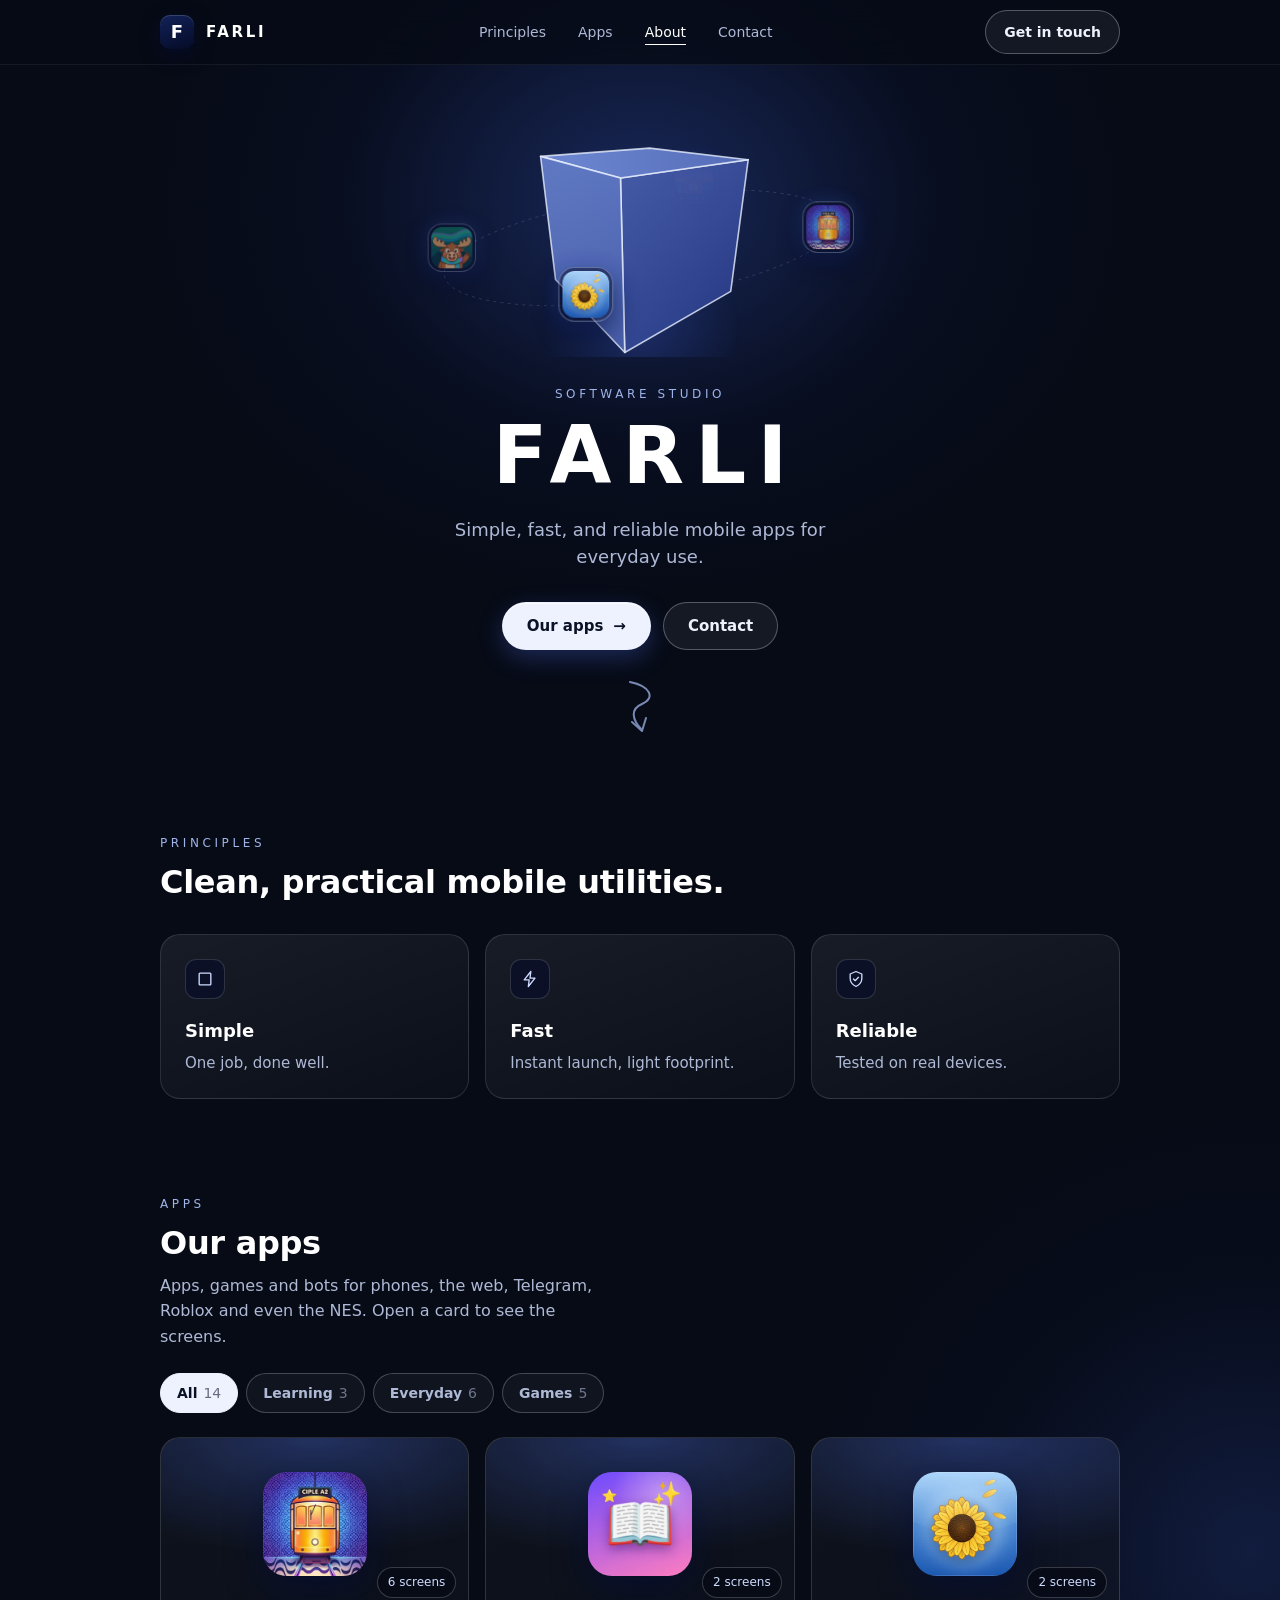
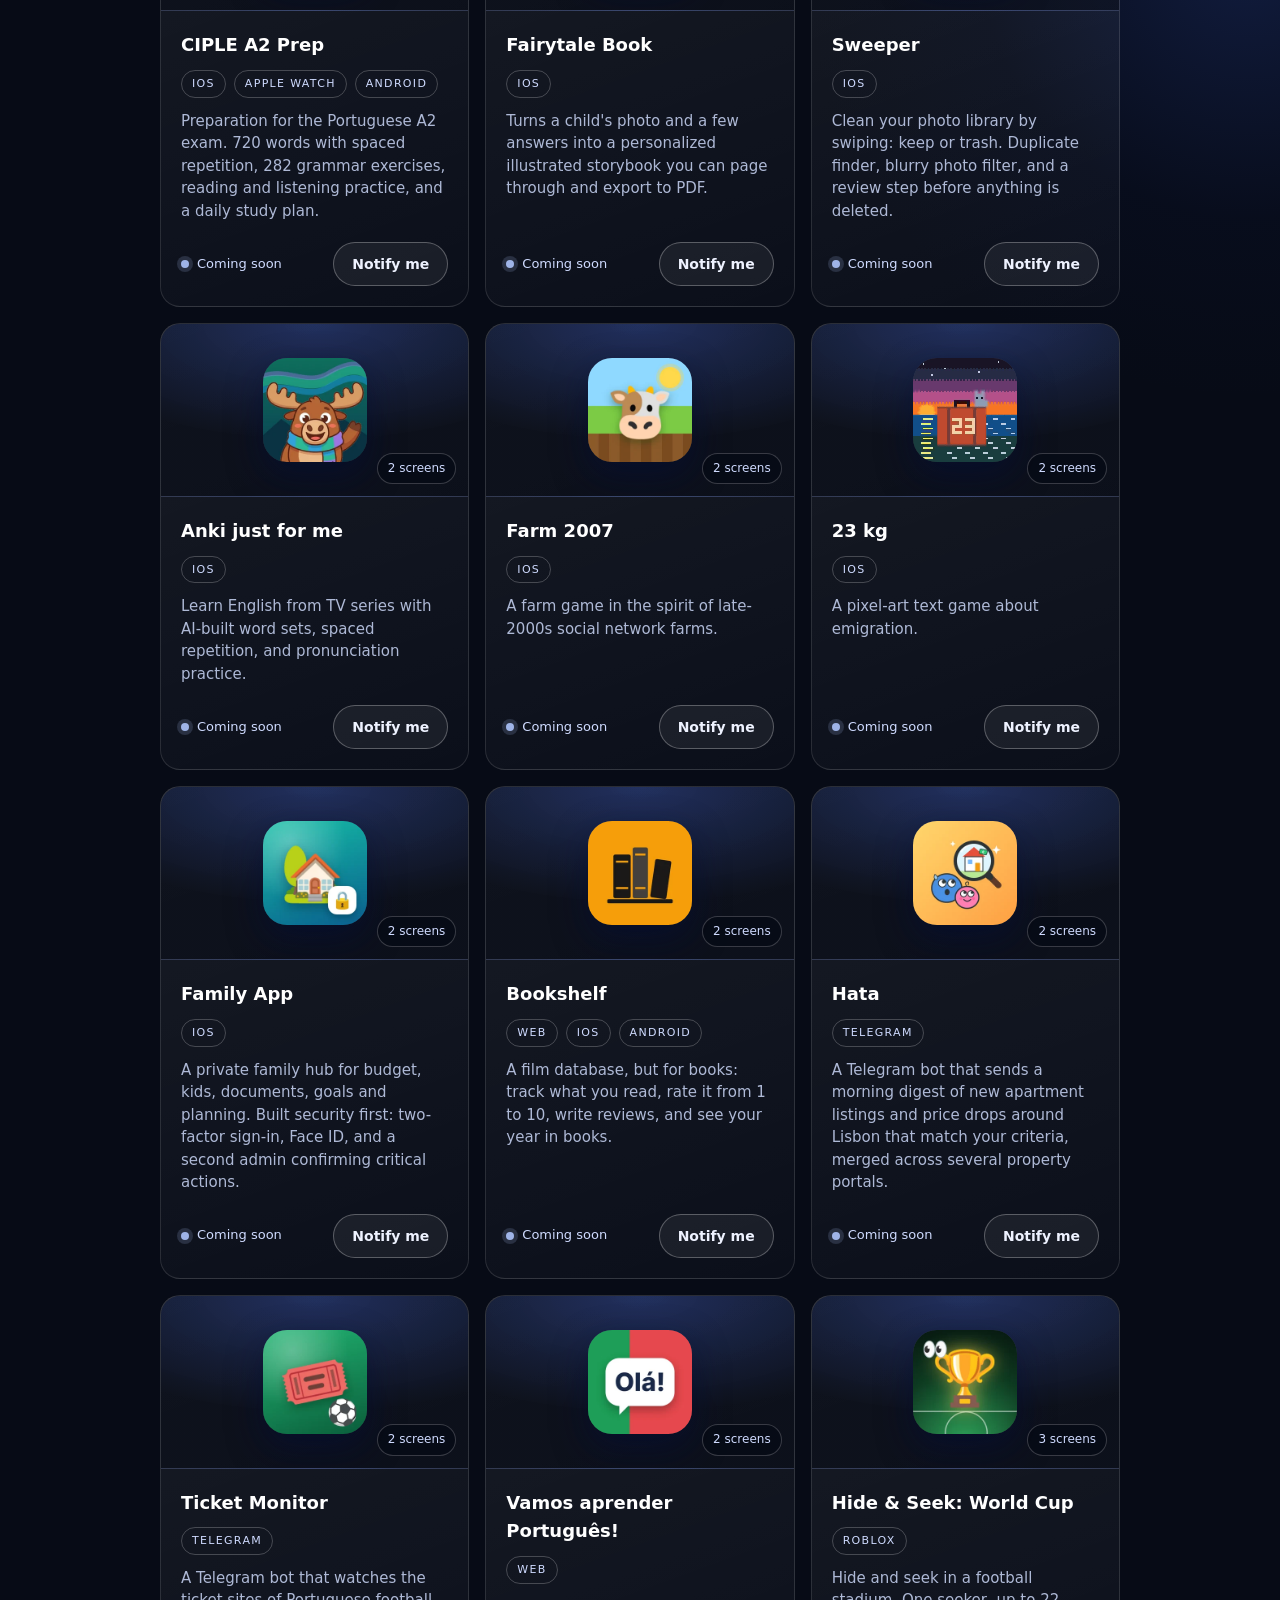
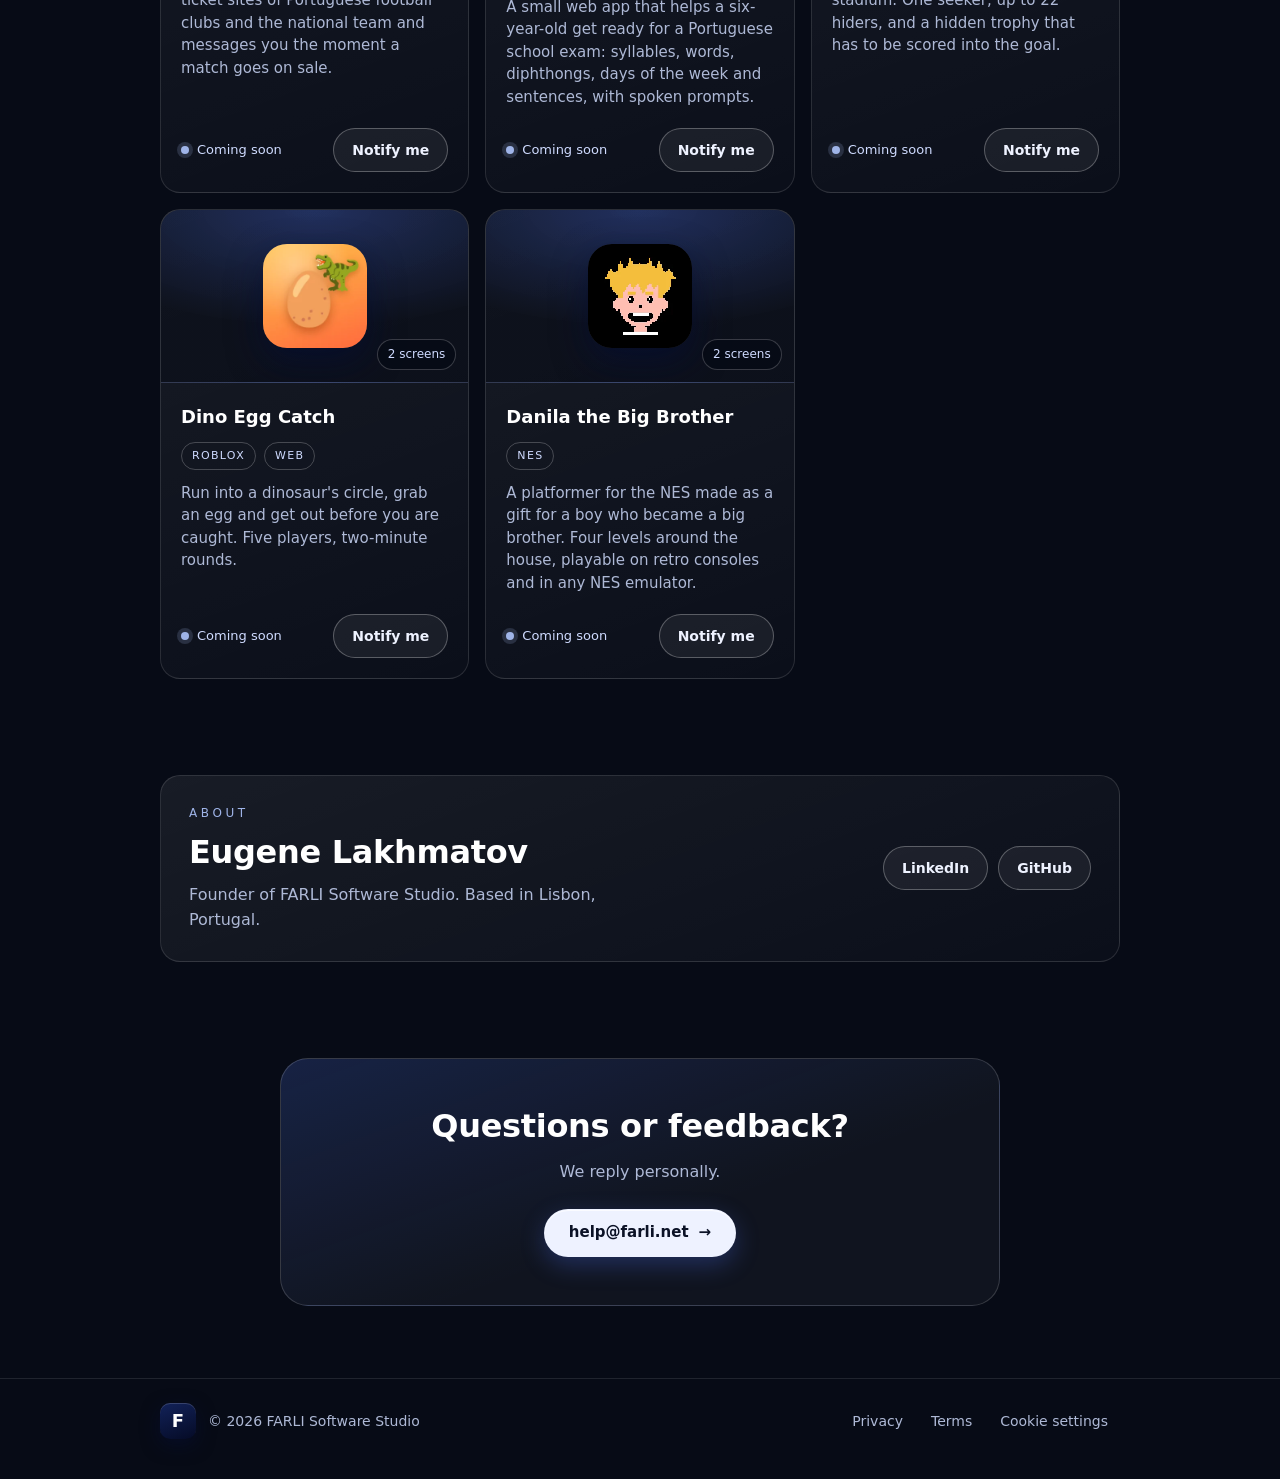
==== commit 00c18fcf: "Site: fourteen projects, icon-first cards with app details, everything in English Copy of website/ f" ====
--- a/index.html
+++ b/index.html
@@ -4,7 +4,7 @@
 <meta charset="utf-8">
 <meta name="viewport" content="width=device-width,initial-scale=1,viewport-fit=cover">
 <title>FARLI Software Studio: mobile apps for iPhone and Android</title>
-<meta name="description" content="FARLI is a software studio from Lisbon that builds simple, fast, and reliable mobile apps: CIPLE A2 Prep, Fairytale Book, Sweeper, Anki just for me, Farm 2007 and 23 kg.">
+<meta name="description" content="FARLI is a software studio from Lisbon that builds simple, fast, and reliable apps and games: CIPLE A2 Prep, Fairytale Book, Sweeper, Anki just for me, Family App, Farm 2007, 23 kg and more.">
 <link rel="canonical" href="https://farli.net/">
 <meta name="theme-color" content="#070B16">
 <meta property="og:site_name" content="FARLI">
@@ -22,7 +22,7 @@
 <link rel="icon" href="/favicon-96.png" type="image/png" sizes="96x96">
 <link rel="apple-touch-icon" href="/apple-touch-icon.png">
 <link rel="manifest" href="/site.webmanifest">
-<script type="application/ld+json">{"@context":"https://schema.org","@graph":[{"@type":"WebSite","@id":"https://farli.net/#website","url":"https://farli.net/","name":"FARLI","alternateName":["FARLI Software Studio","farli.net"],"inLanguage":"en","publisher":{"@id":"https://farli.net/#org"}},{"@type":"Organization","@id":"https://farli.net/#org","name":"FARLI Software Studio","alternateName":"FARLI","url":"https://farli.net/","logo":"https://farli.net/assets/icon-512.png","email":"help@farli.net","description":"FARLI builds simple, fast, and reliable mobile apps for iPhone and Android.","address":{"@type":"PostalAddress","addressLocality":"Lisbon","addressCountry":"PT"},"founder":{"@type":"Person","name":"Eugene Lakhmatov","sameAs":["https://www.linkedin.com/in/lakhmatov","https://github.com/Lahmatov"]}}]}</script>
+<script type="application/ld+json">{"@context":"https://schema.org","@graph":[{"@type":"WebSite","@id":"https://farli.net/#website","url":"https://farli.net/","name":"FARLI","alternateName":["FARLI Software Studio","farli.net"],"inLanguage":"en","publisher":{"@id":"https://farli.net/#org"}},{"@type":"Organization","@id":"https://farli.net/#org","name":"FARLI Software Studio","alternateName":"FARLI","url":"https://farli.net/","logo":"https://farli.net/assets/icon-512.png","email":"help@farli.net","description":"FARLI builds simple, fast, and reliable apps and games for iPhone, Android, the web and Roblox.","address":{"@type":"PostalAddress","addressLocality":"Lisbon","addressCountry":"PT"},"founder":{"@type":"Person","name":"Eugene Lakhmatov","sameAs":["https://www.linkedin.com/in/lakhmatov","https://github.com/Lahmatov"]}}]}</script>
 <link rel="stylesheet" href="assets/styles.css">
 <script>document.documentElement.className='js'</script>
 </head>
@@ -99,7 +99,7 @@
     <div class="rv">
       <p class="kicker">Apps</p>
       <h2>Our apps</h2>
-      <p class="lead">Tap Notify me and we will email you when an app is released.</p>
+      <p class="lead">Apps, games and bots for phones, the web, Telegram, Roblox and even the NES. Open a card to see the screens.</p>
       <div class="filters" role="group" aria-label="Filter apps">
         <button class="filter" type="button" data-filter="all" aria-pressed="true">All<span class="n"></span></button>
         <button class="filter" type="button" data-filter="learning" aria-pressed="false">Learning<span class="n"></span></button>
@@ -109,91 +109,216 @@
       <p id="filter-status" class="sr-only" role="status"></p>
     </div>
     <div class="apps">
-        <article id="app-ciple" class="app rv-item" data-kind="learning" style="view-transition-name:app-1">
-          <button class="shot" type="button" data-app="CIPLE A2 Prep" data-shots="[{&quot;src&quot;: &quot;assets/apps/ciple-1.webp&quot;, &quot;alt&quot;: &quot;Home: cards for today and the daily plan&quot;}, {&quot;src&quot;: &quot;assets/apps/ciple-2.webp&quot;, &quot;alt&quot;: &quot;Flashcard with spaced repetition grades&quot;}, {&quot;src&quot;: &quot;assets/apps/ciple-3.webp&quot;, &quot;alt&quot;: &quot;Vocabulary: 720 words and word games&quot;}, {&quot;src&quot;: &quot;assets/apps/ciple-4.webp&quot;, &quot;alt&quot;: &quot;Grammar exercise with an explanation&quot;}, {&quot;src&quot;: &quot;assets/apps/ciple-5.webp&quot;, &quot;alt&quot;: &quot;Listening practice in the exam format&quot;}, {&quot;src&quot;: &quot;assets/apps/ciple-6.webp&quot;, &quot;alt&quot;: &quot;Pairs game against the clock&quot;}]" aria-label="View 6 screenshots of CIPLE A2 Prep">
-            <span class="shot-phone"><img src="assets/apps/ciple-1.webp" width="540" height="1200" alt="" loading="lazy" decoding="async"></span>
-            <span class="shot-more">6 screenshots</span>
-          </button>
-          <div class="app-body">
-            <h3>CIPLE A2 Prep</h3>
-            <div class="chips"><span class="chip">iOS</span><span class="chip">Apple Watch</span><span class="chip">Android</span></div>
-            <p>Preparation for the Portuguese A2 exam. 720 words with spaced repetition, 282 grammar exercises, reading and listening practice, and a daily study plan.</p>
-            <div class="app-foot">
-              <span class="status">Coming soon</span>
-              <a class="btn btn-ghost btn-sm" href="mailto:info@farli.net?subject=Notify%20me%3A%20CIPLE%20A2%20Prep" data-track="notify_click" aria-label="Notify me about CIPLE A2 Prep">Notify me</a>
-            </div>
-          </div>
-        </article>
-        <article id="app-fairytale" class="app rv-item" data-kind="everyday" style="view-transition-name:app-2">
-          <div class="shot" aria-hidden="true">
-            <span class="shot-icon"><span class="shot-mark">F</span><span>Screenshots coming soon</span></span>
-          </div>
-          <div class="app-body">
-            <h3>Fairytale Book</h3>
-            <div class="chips"><span class="chip">iOS</span></div>
-            <p>Turns a child's photo and a few answers into a personalized illustrated storybook you can page through and export to PDF.</p>
-            <div class="app-foot">
-              <span class="status">Coming soon</span>
-              <a class="btn btn-ghost btn-sm" href="mailto:info@farli.net?subject=Notify%20me%3A%20Fairytale%20Book" data-track="notify_click" aria-label="Notify me about Fairytale Book">Notify me</a>
-            </div>
-          </div>
-        </article>
-        <article id="app-sweeper" class="app rv-item" data-kind="everyday" style="view-transition-name:app-3">
-          <div class="shot" aria-hidden="true">
-            <span class="shot-icon"><img src="assets/apps/sweeper-icon.webp" width="96" height="96" alt="" loading="lazy" decoding="async"><span>Screenshots coming soon</span></span>
-          </div>
-          <div class="app-body">
-            <h3>Sweeper</h3>
-            <div class="chips"><span class="chip">iOS</span></div>
-            <p>Clean your photo library by swiping: keep or trash. Duplicate finder, blurry photo filter, and a review step before anything is deleted.</p>
-            <div class="app-foot">
-              <span class="status">Coming soon</span>
-              <a class="btn btn-ghost btn-sm" href="mailto:info@farli.net?subject=Notify%20me%3A%20Sweeper" data-track="notify_click" aria-label="Notify me about Sweeper">Notify me</a>
-            </div>
-          </div>
-        </article>
-        <article id="app-anki" class="app rv-item" data-kind="learning" style="view-transition-name:app-4">
-          <div class="shot" aria-hidden="true">
-            <span class="shot-icon"><img src="assets/apps/anki-icon.webp" width="96" height="96" alt="" loading="lazy" decoding="async"><span>Screenshots coming soon</span></span>
-          </div>
-          <div class="app-body">
-            <h3>Anki just for me</h3>
-            <div class="chips"><span class="chip">iOS</span></div>
-            <p>Learn English from TV series with AI-built word sets, spaced repetition, and pronunciation practice.</p>
-            <div class="app-foot">
-              <span class="status">Coming soon</span>
-              <a class="btn btn-ghost btn-sm" href="mailto:info@farli.net?subject=Notify%20me%3A%20Anki%20just%20for%20me" data-track="notify_click" aria-label="Notify me about Anki just for me">Notify me</a>
-            </div>
-          </div>
-        </article>
-        <article id="app-farm" class="app rv-item" data-kind="games" style="view-transition-name:app-5">
-          <button class="shot" type="button" data-app="Farm 2007" data-shots="[{&quot;src&quot;: &quot;assets/apps/farm-1.webp&quot;, &quot;alt&quot;: &quot;The farm: fields, animals and a barn&quot;}]" aria-label="View a screenshot of Farm 2007">
-            <span class="shot-phone"><img src="assets/apps/farm-1.webp" width="590" height="1062" alt="" loading="lazy" decoding="async"></span>
-          </button>
-          <div class="app-body">
-            <h3>Farm 2007</h3>
-            <div class="chips"><span class="chip">iOS</span></div>
-            <p>A farm game in the spirit of late-2000s social network farms.</p>
-            <div class="app-foot">
-              <span class="status">Coming soon</span>
-              <a class="btn btn-ghost btn-sm" href="mailto:info@farli.net?subject=Notify%20me%3A%20Farm%202007" data-track="notify_click" aria-label="Notify me about Farm 2007">Notify me</a>
-            </div>
-          </div>
-        </article>
-        <article id="app-23kg" class="app rv-item" data-kind="games" style="view-transition-name:app-6">
-          <div class="shot" aria-hidden="true">
-            <span class="shot-icon"><img src="assets/apps/23kg-icon.webp" width="96" height="96" alt="" loading="lazy" decoding="async" style="image-rendering:pixelated"><span>Screenshots coming soon</span></span>
-          </div>
-          <div class="app-body">
-            <h3>23 kg</h3>
-            <div class="chips"><span class="chip">iOS</span></div>
-            <p>A pixel-art text game about emigration.</p>
-            <div class="app-foot">
-              <span class="status">Coming soon</span>
-              <a class="btn btn-ghost btn-sm" href="mailto:info@farli.net?subject=Notify%20me%3A%2023%20kg" data-track="notify_click" aria-label="Notify me about 23 kg">Notify me</a>
-            </div>
-          </div>
-        </article>
+      <article id="app-ciple" class="app rv-item" data-kind="learning" style="view-transition-name:app-1">
+        <button class="shot" type="button" data-app="CIPLE A2 Prep" data-shots="[{&quot;src&quot;: &quot;assets/apps/ciple-1.webp&quot;, &quot;alt&quot;: &quot;Home: cards for today and the daily plan&quot;}, {&quot;src&quot;: &quot;assets/apps/ciple-2.webp&quot;, &quot;alt&quot;: &quot;Flashcard with spaced repetition grades&quot;}, {&quot;src&quot;: &quot;assets/apps/ciple-3.webp&quot;, &quot;alt&quot;: &quot;Vocabulary: 720 words and word games&quot;}, {&quot;src&quot;: &quot;assets/apps/ciple-4.webp&quot;, &quot;alt&quot;: &quot;Grammar exercise with an explanation&quot;}, {&quot;src&quot;: &quot;assets/apps/ciple-5.webp&quot;, &quot;alt&quot;: &quot;Reading practice in the exam format&quot;}, {&quot;src&quot;: &quot;assets/apps/ciple-6.webp&quot;, &quot;alt&quot;: &quot;Pairs game against the clock&quot;}]" aria-label="Open CIPLE A2 Prep: 6 screens">
+          <img class="app-icon" src="assets/apps/ciple-icon.webp" width="112" height="112" alt="" loading="lazy" decoding="async">
+          <span class="shot-more">6 screens</span>
+        </button>
+        <div class="app-body">
+          <h3>CIPLE A2 Prep</h3>
+          <div class="chips"><span class="chip">iOS</span><span class="chip">Apple Watch</span><span class="chip">Android</span></div>
+          <p>Preparation for the Portuguese A2 exam. 720 words with spaced repetition, 282 grammar exercises, reading and listening practice, and a daily study plan.</p>
+          <div class="app-foot">
+            <span class="status">Coming soon</span>
+            <a class="btn btn-ghost btn-sm" href="mailto:info@farli.net?subject=Notify%20me%3A%20CIPLE%20A2%20Prep" data-track="notify_click" aria-label="Notify me about CIPLE A2 Prep">Notify me</a>
+          </div>
+        </div>
+      </article>
+      <article id="app-fairytale" class="app rv-item" data-kind="everyday" style="view-transition-name:app-2">
+        <button class="shot" type="button" data-app="Fairytale Book" data-shots="[{&quot;src&quot;: &quot;assets/apps/fairytale-1.webp&quot;, &quot;alt&quot;: &quot;Choosing the hero of the story&quot;, &quot;concept&quot;: true}, {&quot;src&quot;: &quot;assets/apps/fairytale-2.webp&quot;, &quot;alt&quot;: &quot;A page of the finished book&quot;, &quot;concept&quot;: true}]" aria-label="Open Fairytale Book: 2 screens">
+          <img class="app-icon" src="assets/apps/fairytale-icon.webp" width="112" height="112" alt="" loading="lazy" decoding="async">
+          <span class="shot-more">2 screens</span>
+        </button>
+        <div class="app-body">
+          <h3>Fairytale Book</h3>
+          <div class="chips"><span class="chip">iOS</span></div>
+          <p>Turns a child's photo and a few answers into a personalized illustrated storybook you can page through and export to PDF.</p>
+          <div class="app-foot">
+            <span class="status">Coming soon</span>
+            <a class="btn btn-ghost btn-sm" href="mailto:info@farli.net?subject=Notify%20me%3A%20Fairytale%20Book" data-track="notify_click" aria-label="Notify me about Fairytale Book">Notify me</a>
+          </div>
+        </div>
+      </article>
+      <article id="app-sweeper" class="app rv-item" data-kind="everyday" style="view-transition-name:app-3">
+        <button class="shot" type="button" data-app="Sweeper" data-shots="[{&quot;src&quot;: &quot;assets/apps/sweeper-1.webp&quot;, &quot;alt&quot;: &quot;Swipe to keep or trash&quot;, &quot;concept&quot;: true}, {&quot;src&quot;: &quot;assets/apps/sweeper-2.webp&quot;, &quot;alt&quot;: &quot;Review before deleting&quot;, &quot;concept&quot;: true}]" aria-label="Open Sweeper: 2 screens">
+          <img class="app-icon" src="assets/apps/sweeper-icon.webp" width="112" height="112" alt="" loading="lazy" decoding="async">
+          <span class="shot-more">2 screens</span>
+        </button>
+        <div class="app-body">
+          <h3>Sweeper</h3>
+          <div class="chips"><span class="chip">iOS</span></div>
+          <p>Clean your photo library by swiping: keep or trash. Duplicate finder, blurry photo filter, and a review step before anything is deleted.</p>
+          <div class="app-foot">
+            <span class="status">Coming soon</span>
+            <a class="btn btn-ghost btn-sm" href="mailto:info@farli.net?subject=Notify%20me%3A%20Sweeper" data-track="notify_click" aria-label="Notify me about Sweeper">Notify me</a>
+          </div>
+        </div>
+      </article>
+      <article id="app-anki" class="app rv-item" data-kind="learning" style="view-transition-name:app-4">
+        <button class="shot" type="button" data-app="Anki just for me" data-shots="[{&quot;src&quot;: &quot;assets/apps/anki-1.webp&quot;, &quot;alt&quot;: &quot;A word set built from an episode&quot;, &quot;concept&quot;: true}, {&quot;src&quot;: &quot;assets/apps/anki-2.webp&quot;, &quot;alt&quot;: &quot;Flashcard with pronunciation practice&quot;, &quot;concept&quot;: true}]" aria-label="Open Anki just for me: 2 screens">
+          <img class="app-icon" src="assets/apps/anki-icon.webp" width="112" height="112" alt="" loading="lazy" decoding="async">
+          <span class="shot-more">2 screens</span>
+        </button>
+        <div class="app-body">
+          <h3>Anki just for me</h3>
+          <div class="chips"><span class="chip">iOS</span></div>
+          <p>Learn English from TV series with AI-built word sets, spaced repetition, and pronunciation practice.</p>
+          <div class="app-foot">
+            <span class="status">Coming soon</span>
+            <a class="btn btn-ghost btn-sm" href="mailto:info@farli.net?subject=Notify%20me%3A%20Anki%20just%20for%20me" data-track="notify_click" aria-label="Notify me about Anki just for me">Notify me</a>
+          </div>
+        </div>
+      </article>
+      <article id="app-farm" class="app rv-item" data-kind="games" style="view-transition-name:app-5">
+        <button class="shot" type="button" data-app="Farm 2007" data-shots="[{&quot;src&quot;: &quot;assets/apps/farm-1.webp&quot;, &quot;alt&quot;: &quot;The farm: fields, animals and a barn&quot;}, {&quot;src&quot;: &quot;assets/apps/farm-2.webp&quot;, &quot;alt&quot;: &quot;Crops, animals and decorations&quot;}]" aria-label="Open Farm 2007: 2 screens">
+          <img class="app-icon" src="assets/apps/farm-icon.webp" width="112" height="112" alt="" loading="lazy" decoding="async">
+          <span class="shot-more">2 screens</span>
+        </button>
+        <div class="app-body">
+          <h3>Farm 2007</h3>
+          <div class="chips"><span class="chip">iOS</span></div>
+          <p>A farm game in the spirit of late-2000s social network farms.</p>
+          <div class="app-foot">
+            <span class="status">Coming soon</span>
+            <a class="btn btn-ghost btn-sm" href="mailto:info@farli.net?subject=Notify%20me%3A%20Farm%202007" data-track="notify_click" aria-label="Notify me about Farm 2007">Notify me</a>
+          </div>
+        </div>
+      </article>
+      <article id="app-23kg" class="app rv-item" data-kind="games" style="view-transition-name:app-6">
+        <button class="shot" type="button" data-app="23 kg" data-shots="[{&quot;src&quot;: &quot;assets/apps/23kg-1.webp&quot;, &quot;alt&quot;: &quot;A choice at the airport&quot;, &quot;concept&quot;: true}, {&quot;src&quot;: &quot;assets/apps/23kg-2.webp&quot;, &quot;alt&quot;: &quot;Keepsakes that made it into the suitcase&quot;, &quot;concept&quot;: true}]" aria-label="Open 23 kg: 2 screens">
+          <img class="app-icon" src="assets/apps/23kg-icon.webp" width="112" height="112" alt="" loading="lazy" decoding="async" style="image-rendering:pixelated">
+          <span class="shot-more">2 screens</span>
+        </button>
+        <div class="app-body">
+          <h3>23 kg</h3>
+          <div class="chips"><span class="chip">iOS</span></div>
+          <p>A pixel-art text game about emigration.</p>
+          <div class="app-foot">
+            <span class="status">Coming soon</span>
+            <a class="btn btn-ghost btn-sm" href="mailto:info@farli.net?subject=Notify%20me%3A%2023%20kg" data-track="notify_click" aria-label="Notify me about 23 kg">Notify me</a>
+          </div>
+        </div>
+      </article>
+      <article id="app-family" class="app rv-item" data-kind="everyday" style="view-transition-name:app-7">
+        <button class="shot" type="button" data-app="Family App" data-shots="[{&quot;src&quot;: &quot;assets/apps/family-1.webp&quot;, &quot;alt&quot;: &quot;Family budget for the month&quot;, &quot;concept&quot;: true}, {&quot;src&quot;: &quot;assets/apps/family-2.webp&quot;, &quot;alt&quot;: &quot;A critical action waits for a second admin&quot;, &quot;concept&quot;: true}]" aria-label="Open Family App: 2 screens">
+          <img class="app-icon" src="assets/apps/family-icon.webp" width="112" height="112" alt="" loading="lazy" decoding="async">
+          <span class="shot-more">2 screens</span>
+        </button>
+        <div class="app-body">
+          <h3>Family App</h3>
+          <div class="chips"><span class="chip">iOS</span></div>
+          <p>A private family hub for budget, kids, documents, goals and planning. Built security first: two-factor sign-in, Face ID, and a second admin confirming critical actions.</p>
+          <div class="app-foot">
+            <span class="status">Coming soon</span>
+            <a class="btn btn-ghost btn-sm" href="mailto:info@farli.net?subject=Notify%20me%3A%20Family%20App" data-track="notify_click" aria-label="Notify me about Family App">Notify me</a>
+          </div>
+        </div>
+      </article>
+      <article id="app-books" class="app rv-item" data-kind="everyday" style="view-transition-name:app-8">
+        <button class="shot" type="button" data-app="Bookshelf" data-shots="[{&quot;src&quot;: &quot;assets/apps/books-1.webp&quot;, &quot;alt&quot;: &quot;My shelf with statuses and ratings&quot;, &quot;concept&quot;: true}, {&quot;src&quot;: &quot;assets/apps/books-2.webp&quot;, &quot;alt&quot;: &quot;Year in books&quot;, &quot;concept&quot;: true}]" aria-label="Open Bookshelf: 2 screens">
+          <img class="app-icon" src="assets/apps/books-icon.webp" width="112" height="112" alt="" loading="lazy" decoding="async">
+          <span class="shot-more">2 screens</span>
+        </button>
+        <div class="app-body">
+          <h3>Bookshelf</h3>
+          <div class="chips"><span class="chip">Web</span><span class="chip">iOS</span><span class="chip">Android</span></div>
+          <p>A film database, but for books: track what you read, rate it from 1 to 10, write reviews, and see your year in books.</p>
+          <div class="app-foot">
+            <span class="status">Coming soon</span>
+            <a class="btn btn-ghost btn-sm" href="mailto:info@farli.net?subject=Notify%20me%3A%20Bookshelf" data-track="notify_click" aria-label="Notify me about Bookshelf">Notify me</a>
+          </div>
+        </div>
+      </article>
+      <article id="app-hata" class="app rv-item" data-kind="everyday" style="view-transition-name:app-9">
+        <button class="shot" type="button" data-app="Hata" data-shots="[{&quot;src&quot;: &quot;assets/apps/hata-1.webp&quot;, &quot;alt&quot;: &quot;Morning digest with new listings and a price drop&quot;, &quot;concept&quot;: true}, {&quot;src&quot;: &quot;assets/apps/hata-2.webp&quot;, &quot;alt&quot;: &quot;Your criteria and the sources checked&quot;, &quot;concept&quot;: true}]" aria-label="Open Hata: 2 screens">
+          <img class="app-icon" src="assets/apps/hata-icon.webp" width="112" height="112" alt="" loading="lazy" decoding="async">
+          <span class="shot-more">2 screens</span>
+        </button>
+        <div class="app-body">
+          <h3>Hata</h3>
+          <div class="chips"><span class="chip">Telegram</span></div>
+          <p>A Telegram bot that sends a morning digest of new apartment listings and price drops around Lisbon that match your criteria, merged across several property portals.</p>
+          <div class="app-foot">
+            <span class="status">Coming soon</span>
+            <a class="btn btn-ghost btn-sm" href="mailto:info@farli.net?subject=Notify%20me%3A%20Hata" data-track="notify_click" aria-label="Notify me about Hata">Notify me</a>
+          </div>
+        </div>
+      </article>
+      <article id="app-tickets" class="app rv-item" data-kind="everyday" style="view-transition-name:app-10">
+        <button class="shot" type="button" data-app="Ticket Monitor" data-shots="[{&quot;src&quot;: &quot;assets/apps/tickets-1.webp&quot;, &quot;alt&quot;: &quot;Alerts when tickets go on sale&quot;, &quot;concept&quot;: true}, {&quot;src&quot;: &quot;assets/apps/tickets-2.webp&quot;, &quot;alt&quot;: &quot;Upcoming matches and what is watched&quot;, &quot;concept&quot;: true}]" aria-label="Open Ticket Monitor: 2 screens">
+          <img class="app-icon" src="assets/apps/tickets-icon.webp" width="112" height="112" alt="" loading="lazy" decoding="async">
+          <span class="shot-more">2 screens</span>
+        </button>
+        <div class="app-body">
+          <h3>Ticket Monitor</h3>
+          <div class="chips"><span class="chip">Telegram</span></div>
+          <p>A Telegram bot that watches the ticket sites of Portuguese football clubs and the national team and messages you the moment a match goes on sale.</p>
+          <div class="app-foot">
+            <span class="status">Coming soon</span>
+            <a class="btn btn-ghost btn-sm" href="mailto:info@farli.net?subject=Notify%20me%3A%20Ticket%20Monitor" data-track="notify_click" aria-label="Notify me about Ticket Monitor">Notify me</a>
+          </div>
+        </div>
+      </article>
+      <article id="app-kids" class="app rv-item" data-kind="learning" style="view-transition-name:app-11">
+        <button class="shot" type="button" data-app="Vamos aprender Português!" data-shots="[{&quot;src&quot;: &quot;assets/apps/kids-1.webp&quot;, &quot;alt&quot;: &quot;Home: games and the prize puzzle&quot;}, {&quot;src&quot;: &quot;assets/apps/kids-2.webp&quot;, &quot;alt&quot;: &quot;Build a word from syllables&quot;}]" aria-label="Open Vamos aprender Português!: 2 screens">
+          <img class="app-icon" src="assets/apps/kids-icon.webp" width="112" height="112" alt="" loading="lazy" decoding="async">
+          <span class="shot-more">2 screens</span>
+        </button>
+        <div class="app-body">
+          <h3>Vamos aprender Português!</h3>
+          <div class="chips"><span class="chip">Web</span></div>
+          <p>A small web app that helps a six-year-old get ready for a Portuguese school exam: syllables, words, diphthongs, days of the week and sentences, with spoken prompts.</p>
+          <div class="app-foot">
+            <span class="status">Coming soon</span>
+            <a class="btn btn-ghost btn-sm" href="mailto:info@farli.net?subject=Notify%20me%3A%20Vamos%20aprender%20Portugu%C3%AAs%21" data-track="notify_click" aria-label="Notify me about Vamos aprender Português!">Notify me</a>
+          </div>
+        </div>
+      </article>
+      <article id="app-hideseek" class="app rv-item" data-kind="games" style="view-transition-name:app-12">
+        <button class="shot" type="button" data-app="Hide &amp; Seek: World Cup" data-shots="[{&quot;src&quot;: &quot;assets/apps/hideseek-1.webp&quot;, &quot;alt&quot;: &quot;The stadium at night&quot;}, {&quot;src&quot;: &quot;assets/apps/hideseek-2.webp&quot;, &quot;alt&quot;: &quot;The pitch and the stands&quot;}, {&quot;src&quot;: &quot;assets/apps/hideseek-3.webp&quot;, &quot;alt&quot;: &quot;The goal where the trophy must land&quot;}]" aria-label="Open Hide &amp; Seek: World Cup: 3 screens">
+          <img class="app-icon" src="assets/apps/hideseek-icon.webp" width="112" height="112" alt="" loading="lazy" decoding="async">
+          <span class="shot-more">3 screens</span>
+        </button>
+        <div class="app-body">
+          <h3>Hide &amp; Seek: World Cup</h3>
+          <div class="chips"><span class="chip">Roblox</span></div>
+          <p>Hide and seek in a football stadium. One seeker, up to 22 hiders, and a hidden trophy that has to be scored into the goal.</p>
+          <div class="app-foot">
+            <span class="status">Coming soon</span>
+            <a class="btn btn-ghost btn-sm" href="mailto:info@farli.net?subject=Notify%20me%3A%20Hide%20%26%20Seek%3A%20World%20Cup" data-track="notify_click" aria-label="Notify me about Hide &amp; Seek: World Cup">Notify me</a>
+          </div>
+        </div>
+      </article>
+      <article id="app-dino" class="app rv-item" data-kind="games" style="view-transition-name:app-13">
+        <button class="shot" type="button" data-app="Dino Egg Catch" data-shots="[{&quot;src&quot;: &quot;assets/apps/dino-1.webp&quot;, &quot;alt&quot;: &quot;The rules before a round&quot;}, {&quot;src&quot;: &quot;assets/apps/dino-2.webp&quot;, &quot;alt&quot;: &quot;A round in progress&quot;}]" aria-label="Open Dino Egg Catch: 2 screens">
+          <img class="app-icon" src="assets/apps/dino-icon.webp" width="112" height="112" alt="" loading="lazy" decoding="async">
+          <span class="shot-more">2 screens</span>
+        </button>
+        <div class="app-body">
+          <h3>Dino Egg Catch</h3>
+          <div class="chips"><span class="chip">Roblox</span><span class="chip">Web</span></div>
+          <p>Run into a dinosaur's circle, grab an egg and get out before you are caught. Five players, two-minute rounds.</p>
+          <div class="app-foot">
+            <span class="status">Coming soon</span>
+            <a class="btn btn-ghost btn-sm" href="mailto:info@farli.net?subject=Notify%20me%3A%20Dino%20Egg%20Catch" data-track="notify_click" aria-label="Notify me about Dino Egg Catch">Notify me</a>
+          </div>
+        </div>
+      </article>
+      <article id="app-nes" class="app rv-item" data-kind="games" style="view-transition-name:app-14">
+        <button class="shot" type="button" data-app="Danila the Big Brother" data-shots="[{&quot;src&quot;: &quot;assets/apps/nes-1.webp&quot;, &quot;alt&quot;: &quot;Title screen&quot;, &quot;concept&quot;: true}, {&quot;src&quot;: &quot;assets/apps/nes-2.webp&quot;, &quot;alt&quot;: &quot;Characters and sprites&quot;}]" aria-label="Open Danila the Big Brother: 2 screens">
+          <img class="app-icon" src="assets/apps/nes-icon.webp" width="112" height="112" alt="" loading="lazy" decoding="async" style="image-rendering:pixelated">
+          <span class="shot-more">2 screens</span>
+        </button>
+        <div class="app-body">
+          <h3>Danila the Big Brother</h3>
+          <div class="chips"><span class="chip">NES</span></div>
+          <p>A platformer for the NES made as a gift for a boy who became a big brother. Four levels around the house, playable on retro consoles and in any NES emulator.</p>
+          <div class="app-foot">
+            <span class="status">Coming soon</span>
+            <a class="btn btn-ghost btn-sm" href="mailto:info@farli.net?subject=Notify%20me%3A%20Danila%20the%20Big%20Brother" data-track="notify_click" aria-label="Notify me about Danila the Big Brother">Notify me</a>
+          </div>
+        </div>
+      </article>
     </div>
   </section>
 
@@ -222,14 +347,22 @@
 
 <dialog id="viewer" class="viewer" aria-labelledby="viewer-title">
   <div class="viewer-head">
-    <span id="viewer-title" class="viewer-title"></span>
+    <img class="viewer-icon" src="data:," width="44" height="44" alt="">
+    <div class="viewer-name">
+      <span id="viewer-title" class="viewer-title"></span>
+      <div class="chips viewer-chips"></div>
+    </div>
     <button class="iconbtn" type="button" data-close aria-label="Close">✕</button>
   </div>
   <div class="viewer-stage"><img src="data:," alt=""></div>
   <div class="viewer-foot">
-    <button class="iconbtn" type="button" data-prev aria-label="Previous screenshot">←</button>
+    <button class="iconbtn" type="button" data-prev aria-label="Previous screen">←</button>
     <span class="viewer-cap" aria-live="polite"></span>
-    <button class="iconbtn" type="button" data-next aria-label="Next screenshot">→</button>
+    <button class="iconbtn" type="button" data-next aria-label="Next screen">→</button>
+  </div>
+  <div class="viewer-about">
+    <p class="viewer-desc"></p>
+    <a class="btn btn-primary btn-sm viewer-notify" href="mailto:info@farli.net" data-track="notify_click">Notify me</a>
   </div>
 </dialog>
 
--- a/assets/styles.css
+++ b/assets/styles.css
@@ -14,8 +14,8 @@
   color-scheme:dark;
 }
 *{box-sizing:border-box}
-html{-webkit-text-size-adjust:100%;scroll-behavior:smooth;scroll-padding-top:84px}
-body{margin:0;background:var(--bg);color:var(--fg);font-family:var(--font);font-size:16px;line-height:1.6;-webkit-font-smoothing:antialiased;overflow-x:clip}
+html{overflow-x:hidden;-webkit-text-size-adjust:100%;scroll-behavior:smooth;scroll-padding-top:84px}
+body{position:relative;margin:0;background:var(--bg);color:var(--fg);font-family:var(--font);font-size:16px;line-height:1.6;-webkit-font-smoothing:antialiased;overflow-x:clip}
 h1,h2,h3,p{margin:0}
 h1,h2,h3{text-wrap:balance}
 a{color:var(--accent)}
@@ -113,16 +113,12 @@
 .app::after{content:"";position:absolute;inset:0;border-radius:inherit;background:radial-gradient(260px circle at var(--mx,50%) var(--my,0%),rgba(120,150,255,.2),transparent 70%);opacity:0;transition:opacity .25s ease;pointer-events:none}
 .app:hover{border-color:rgba(255,255,255,.3);box-shadow:0 18px 50px rgba(20,40,150,.35)}
 .app:hover::after{opacity:1}
-/* screenshot slot */
-.shot{position:relative;display:flex;align-items:center;justify-content:center;width:100%;aspect-ratio:4/3;padding:0;border:0;border-bottom:1px solid var(--line);background:radial-gradient(120% 90% at 50% 0%,rgba(60,100,230,.3),rgba(7,11,22,.5) 75%);overflow:hidden;font:inherit;color:var(--dim)}
-button.shot{cursor:zoom-in}
-.shot-phone{position:absolute;top:12%;left:50%;width:54%;margin-left:-27%;border-radius:22px 22px 0 0;border:1px solid rgba(255,255,255,.28);border-bottom:0;background:#050914;padding:6px 6px 0;box-shadow:0 20px 50px rgba(10,20,90,.6);transform:translateY(calc(18px - var(--p,.5) * 36px));will-change:transform}
-.shot-phone img{display:block;width:100%;height:auto;border-radius:16px 16px 0 0}
-.shot-more{position:absolute;right:12px;bottom:12px;padding:5px 10px;border-radius:999px;background:rgba(7,11,22,.8);border:1px solid rgba(255,255,255,.2);font-size:12px;color:#CFDBFF}
-.shot-icon{display:flex;flex-direction:column;align-items:center;gap:12px;font-size:11px;letter-spacing:.14em;text-transform:uppercase}
-.shot-icon img{width:96px;height:96px;border-radius:22px;box-shadow:0 14px 34px rgba(6,14,50,.7),inset 0 0 0 1px rgba(255,255,255,.12);transition:transform .3s ease}
-.app:hover .shot-icon img{transform:scale(1.06) rotate(-3deg)}
-.shot-mark{display:flex;align-items:center;justify-content:center;width:96px;height:96px;border-radius:22px;background:linear-gradient(160deg,var(--navy-1),var(--navy-2));box-shadow:inset 0 1px 0 rgba(255,255,255,.16),0 14px 34px rgba(6,14,50,.7);font-size:40px;font-weight:700;letter-spacing:0;color:#fff}
+/* icon first: the whole slot is a button that opens the app's screens */
+.shot{position:relative;display:flex;align-items:center;justify-content:center;width:100%;aspect-ratio:16/9;padding:0;border:0;border-bottom:1px solid var(--line);background:radial-gradient(120% 90% at 50% 0%,rgba(60,100,230,.3),rgba(7,11,22,.5) 75%);overflow:hidden;font:inherit;color:var(--dim);cursor:pointer;-webkit-tap-highlight-color:transparent}
+.app-icon{width:104px;height:104px;border-radius:24px;box-shadow:0 14px 34px rgba(6,14,50,.7),inset 0 0 0 1px rgba(255,255,255,.12);transition:transform .3s cubic-bezier(.2,.7,.2,1)}
+.shot:hover .app-icon,.shot:focus-visible .app-icon{transform:scale(1.08) rotate(-4deg)}
+.shot-more{position:absolute;right:12px;bottom:12px;padding:5px 10px;border-radius:999px;background:rgba(7,11,22,.8);border:1px solid rgba(255,255,255,.2);font-size:12px;color:#CFDBFF;transition:background-color .2s ease,color .2s ease}
+.shot:hover .shot-more{background:#EEF2FF;color:#0B1226}
 .app-body{display:flex;flex-direction:column;flex:1;padding:20px}
 .app h3{font-size:18px;font-weight:600;color:#fff}
 .app .chips{margin-top:10px}
@@ -133,19 +129,26 @@
 .status::before{content:"";width:8px;height:8px;border-radius:50%;background:var(--accent);box-shadow:0 0 0 4px rgba(159,180,232,.18);animation:pulse 2.4s ease-in-out infinite}
 @keyframes pulse{50%{box-shadow:0 0 0 7px rgba(159,180,232,0)}}
 
-/* screenshot viewer */
-.viewer{width:min(92vw,420px);max-height:92vh;max-height:92dvh;padding:0;border:1px solid rgba(255,255,255,.22);border-radius:24px;background:rgba(10,18,50,.97);color:var(--fg);box-shadow:0 30px 90px rgba(0,0,0,.7);overflow:hidden}
+/* app details: screens, description, Notify me */
+.viewer{width:min(94vw,560px);max-height:94vh;max-height:94dvh;padding:0;border:1px solid rgba(255,255,255,.22);border-radius:24px;background:rgba(10,18,50,.97);color:var(--fg);box-shadow:0 30px 90px rgba(0,0,0,.7);overflow:hidden}
 .viewer::backdrop{background:rgba(3,6,14,.8);backdrop-filter:blur(6px);-webkit-backdrop-filter:blur(6px)}
 .viewer[open]{display:flex;flex-direction:column;animation:pop .28s ease both}
 @keyframes pop{from{opacity:0;transform:translateY(16px) scale(.96)}to{opacity:1;transform:none}}
-.viewer-head{display:flex;align-items:center;justify-content:space-between;gap:12px;padding:14px 14px 10px 20px}
-.viewer-title{font-size:16px;font-weight:600;color:#fff}
-.viewer-stage{flex:1;min-height:0;display:flex;align-items:center;justify-content:center;padding:0 20px}
-.viewer-stage img{display:block;max-width:100%;max-height:62vh;max-height:62dvh;border-radius:14px;border:1px solid rgba(255,255,255,.14)}
+.viewer-head{display:flex;align-items:center;gap:12px;padding:14px 14px 12px 18px}
+.viewer-icon{flex:none;width:44px;height:44px;border-radius:11px;box-shadow:inset 0 0 0 1px rgba(255,255,255,.14)}
+.viewer-name{flex:1;min-width:0}
+.viewer-title{display:block;font-size:17px;font-weight:600;color:#fff}
+.viewer-chips{margin-top:6px;gap:6px}
+.viewer-chips .chip{font-size:10px;padding:2px 8px}
+.viewer-stage{flex:1;min-height:0;display:flex;align-items:center;justify-content:center;padding:0 18px}
+.viewer-stage img{display:block;max-width:100%;max-height:52vh;max-height:52dvh;border-radius:14px;border:1px solid rgba(255,255,255,.14)}
 .viewer-stage img.swap{animation:swap .25s ease both}
 @keyframes swap{from{opacity:0;transform:translateX(calc(var(--dir,1) * 18px))}to{opacity:1;transform:none}}
-.viewer-foot{display:flex;align-items:center;justify-content:space-between;gap:12px;padding:12px 14px 14px}
+.viewer-foot{display:flex;align-items:center;justify-content:space-between;gap:12px;padding:12px 14px 4px}
 .viewer-cap{flex:1;text-align:center;font-size:14px;color:var(--muted)}
+.badge{display:inline-block;margin-right:8px;padding:2px 8px;border-radius:999px;border:1px solid rgba(255,255,255,.3);font-size:11px;letter-spacing:.08em;text-transform:uppercase;color:#CFDBFF;vertical-align:1px}
+.viewer-about{display:flex;align-items:center;gap:14px;padding:10px 18px 18px}
+.viewer-desc{flex:1;font-size:14px;line-height:1.5;color:var(--muted)}
 .iconbtn{display:inline-flex;align-items:center;justify-content:center;flex:none;width:44px;height:44px;border-radius:50%;border:1px solid rgba(255,255,255,.22);background:rgba(255,255,255,.06);color:#fff;font:600 18px/1 var(--font);cursor:pointer;transition:background-color .18s ease,border-color .18s ease}
 .iconbtn[hidden]{visibility:hidden;display:inline-flex}
 .iconbtn:hover{background:rgba(255,255,255,.14);border-color:rgba(255,255,255,.6)}
@@ -223,9 +226,9 @@
   .app.flash{animation:none}
   .hero>*,.status::before,.viewer[open],.viewer-stage img.swap{animation:none}
   .js .rv,.js .rv-item,.js .rv .kicker{opacity:1;transform:none;filter:none;clip-path:none;transition:none}
-  .hero,.glow,.glow-2,.shot-phone{transform:none;opacity:1}
+  .hero,.glow,.glow-2{transform:none;opacity:1}
   .glow-2{opacity:.6}
-  .btn,.btn .arr,.navlink::after,.app,.app::after,.shot-icon img{transition:none}
+  .btn,.btn .arr,.navlink::after,.app,.app::after,.app-icon,.shot-more{transition:none}
   .pig{animation-duration:.01s}
 }
 
@@ -238,6 +241,8 @@
   .wrap{padding-left:max(16px,env(safe-area-inset-left,0px));padding-right:max(16px,env(safe-area-inset-right,0px))}
   .tiles,.apps{grid-template-columns:minmax(0,1fr)}
   .about{padding:22px}
+  .viewer-about{flex-direction:column;align-items:stretch}
+  .viewer-stage img{max-height:46vh;max-height:46dvh}
   .menu-btn{display:flex}
   .nav{display:none;position:absolute;top:100%;left:0;right:0;flex-direction:column;gap:0;padding:8px 16px 16px;background:#070B16;border-bottom:1px solid rgba(255,255,255,.1);box-shadow:0 20px 40px rgba(0,0,0,.5)}
   .nav.open{display:flex;animation:rise .25s ease both}
@@ -245,8 +250,6 @@
   .nav .navlink:last-child{border-bottom:0}
   .nav .navlink::after{display:none}
   .filter{min-height:44px}
-  .sticker{width:46px;height:46px;margin:-23px 0 0 -23px;border-radius:14px}
-  .sticker img{border-radius:10px}
   .sec h2{font-size:26px}
   .foot-links{flex-wrap:wrap;margin-left:-12px}
   .hero{--scene:230px;--top:16px;padding-bottom:56px}
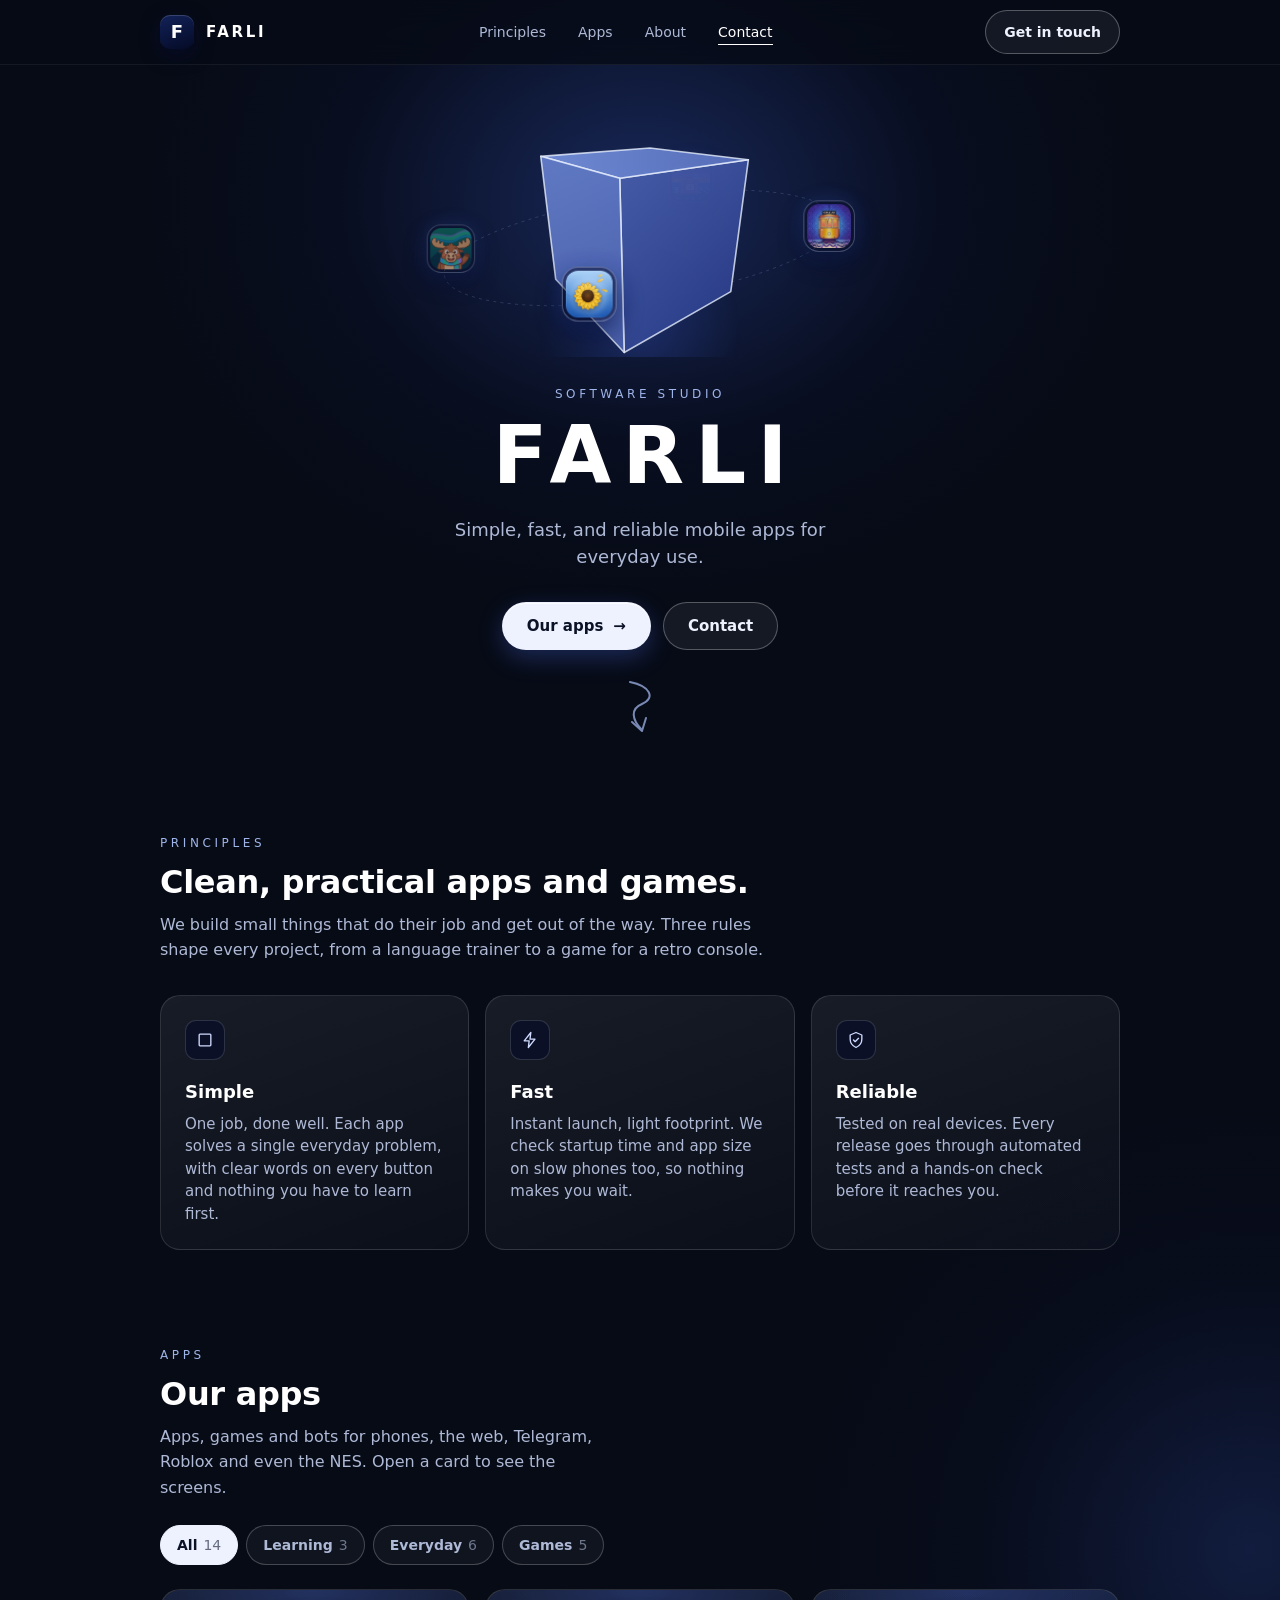
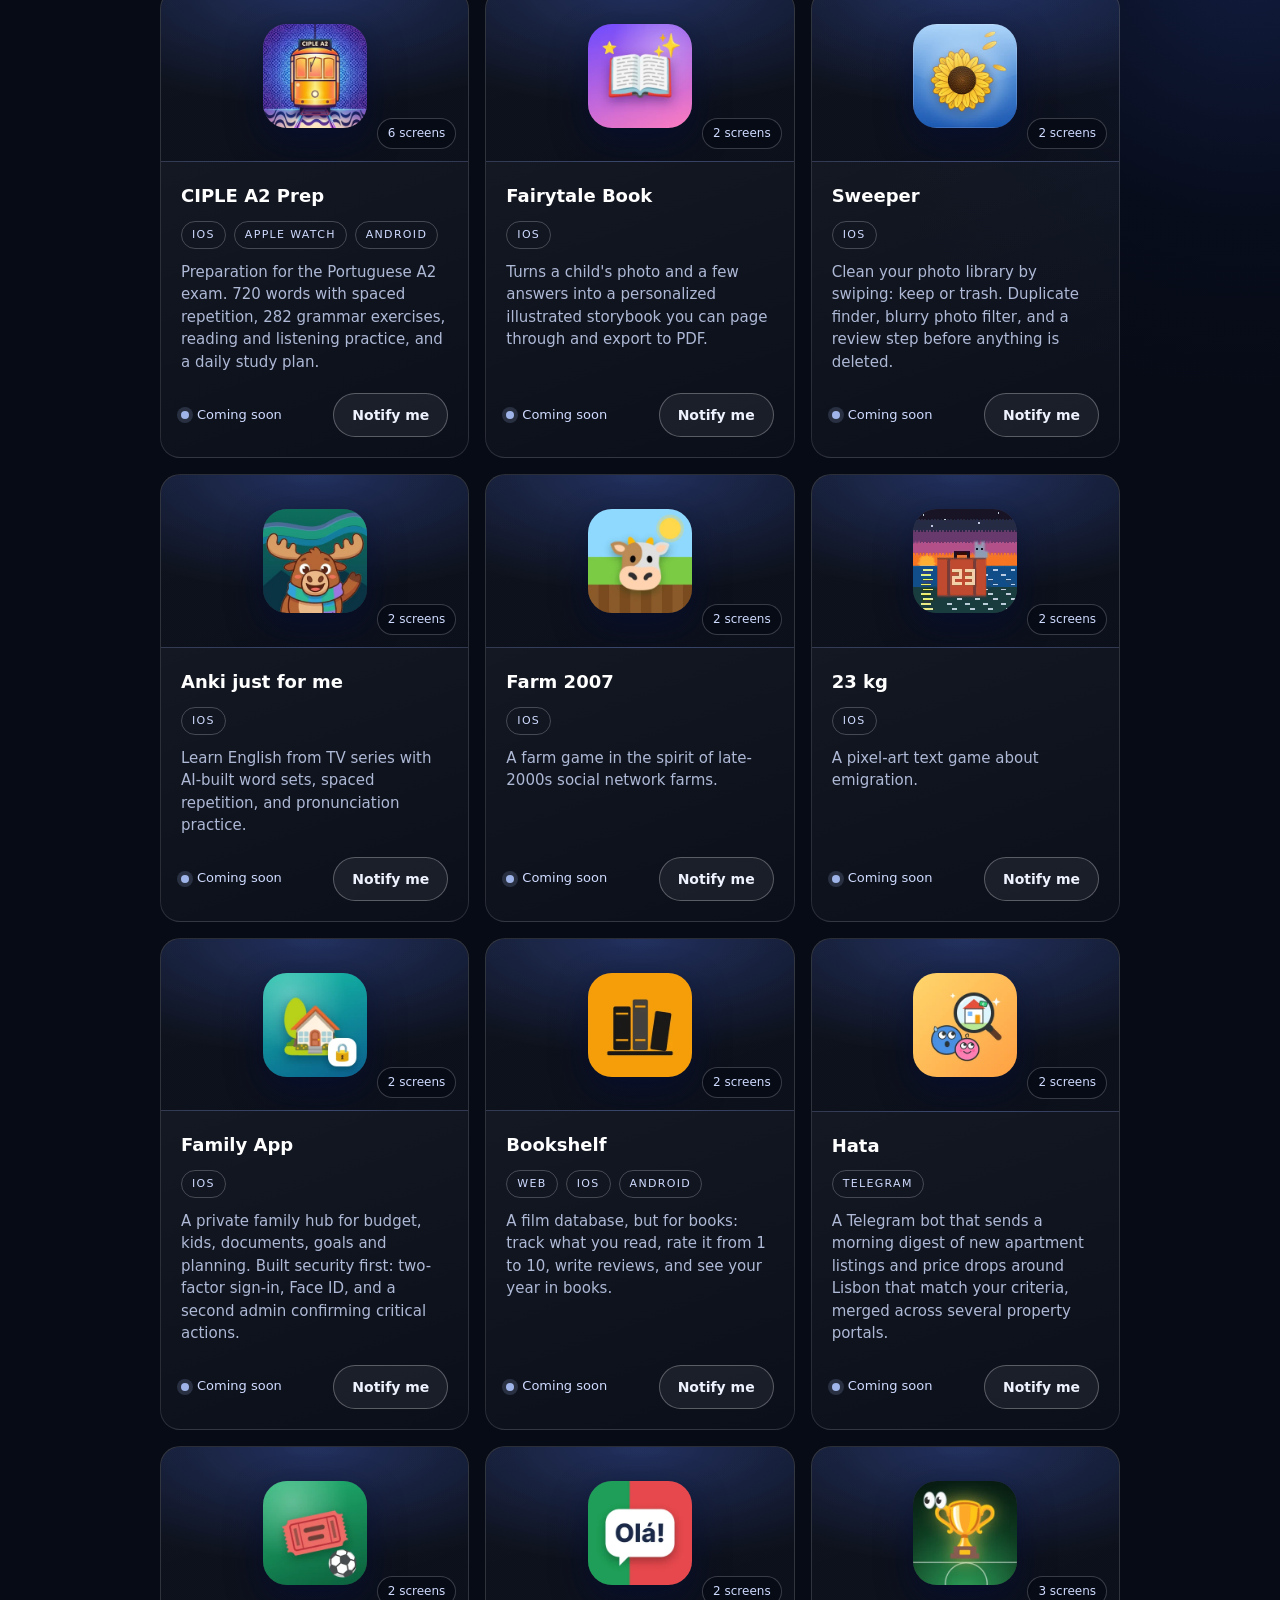
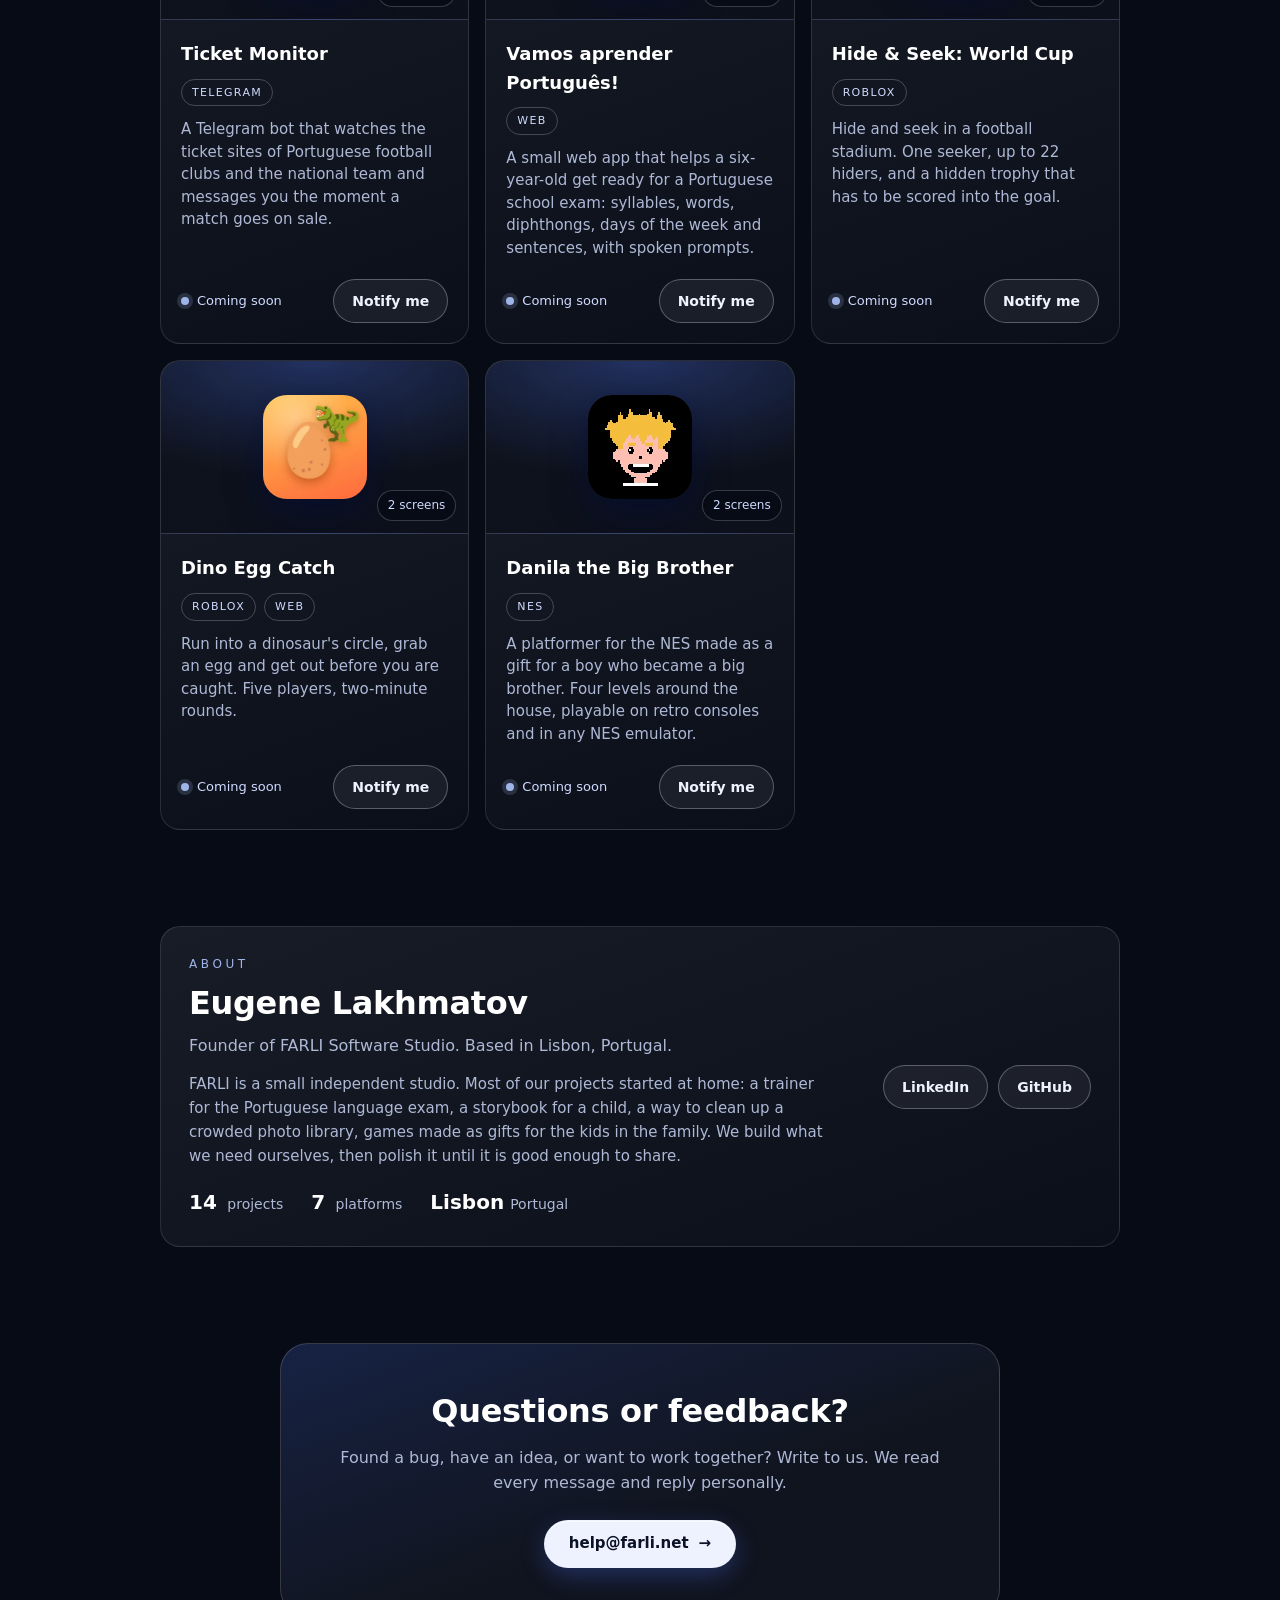
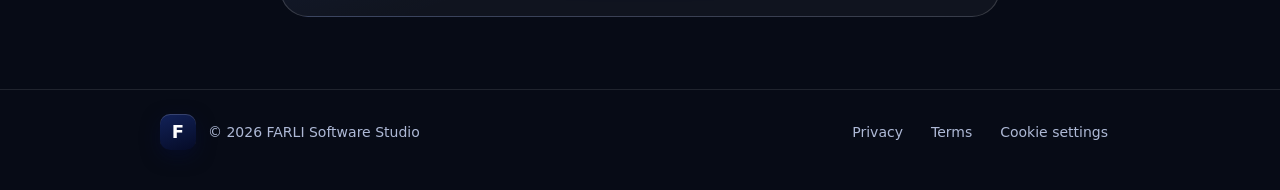
==== commit 6ebee1f2: "Site: no flash of the previous app's screen, fuller texts Co-Authored-By: Claude Fable 5.2 <noreply@" ====
--- a/index.html
+++ b/index.html
@@ -74,22 +74,23 @@
   <section id="principles" class="sec wrap">
     <div class="rv">
       <p class="kicker">Principles</p>
-      <h2>Clean, practical mobile utilities.</h2>
+      <h2>Clean, practical apps and games.</h2>
+      <p class="lead lead-wide">We build small things that do their job and get out of the way. Three rules shape every project, from a language trainer to a game for a retro console.</p>
       <div class="tiles">
         <div class="tile">
           <div class="plate" aria-hidden="true"><svg width="20" height="20" viewBox="0 0 24 24" fill="none" stroke="#CFDBFF" stroke-width="1.6" stroke-linecap="round" stroke-linejoin="round"><rect x="5" y="5" width="14" height="14" rx="1"/></svg></div>
           <h3>Simple</h3>
-          <p>One job, done well.</p>
+          <p>One job, done well. Each app solves a single everyday problem, with clear words on every button and nothing you have to learn first.</p>
         </div>
         <div class="tile">
           <div class="plate" aria-hidden="true"><svg width="20" height="20" viewBox="0 0 24 24" fill="none" stroke="#CFDBFF" stroke-width="1.6" stroke-linecap="round" stroke-linejoin="round"><path d="M13 3 5 13h6l-1 8 8-10h-6z"/></svg></div>
           <h3>Fast</h3>
-          <p>Instant launch, light footprint.</p>
+          <p>Instant launch, light footprint. We check startup time and app size on slow phones too, so nothing makes you wait.</p>
         </div>
         <div class="tile">
           <div class="plate" aria-hidden="true"><svg width="20" height="20" viewBox="0 0 24 24" fill="none" stroke="#CFDBFF" stroke-width="1.6" stroke-linecap="round" stroke-linejoin="round"><path d="M12 3 5 6v5c0 4.5 3 8 7 10 4-2 7-5.5 7-10V6z"/><path d="m9 12 2 2 4-4"/></svg></div>
           <h3>Reliable</h3>
-          <p>Tested on real devices.</p>
+          <p>Tested on real devices. Every release goes through automated tests and a hands-on check before it reaches you.</p>
         </div>
       </div>
     </div>
@@ -327,7 +328,13 @@
       <div>
         <p class="kicker">About</p>
         <h2>Eugene Lakhmatov</h2>
-        <p class="lead">Founder of FARLI Software Studio. Based in Lisbon, Portugal.</p>
+        <p class="lead lead-wide">Founder of FARLI Software Studio. Based in Lisbon, Portugal.</p>
+        <p class="about-text">FARLI is a small independent studio. Most of our projects started at home: a trainer for the Portuguese language exam, a storybook for a child, a way to clean up a crowded photo library, games made as gifts for the kids in the family. We build what we need ourselves, then polish it until it is good enough to share.</p>
+        <ul class="facts">
+          <li><b>14</b> projects</li>
+          <li><b>7</b> platforms</li>
+          <li><b>Lisbon</b>Portugal</li>
+        </ul>
       </div>
       <div class="about-links">
         <a class="btn btn-ghost btn-sm" href="https://www.linkedin.com/in/lakhmatov" target="_blank" rel="noopener noreferrer" data-track="about_linkedin">LinkedIn</a>
@@ -339,7 +346,7 @@
   <section id="contact" class="sec wrap">
     <div class="cta rv">
       <h2>Questions or feedback?</h2>
-      <p class="lead">We reply personally.</p>
+      <p class="lead lead-wide">Found a bug, have an idea, or want to work together? Write to us. We read every message and reply personally.</p>
       <a class="btn btn-primary" href="mailto:help@farli.net" data-track="email_click">help@farli.net <span class="arr" aria-hidden="true">→</span></a>
     </div>
   </section>
--- a/assets/styles.css
+++ b/assets/styles.css
@@ -91,6 +91,7 @@
 .sec{padding-top:24px;padding-bottom:72px}
 .sec h2{font-size:clamp(24px,3.4vw,32px);font-weight:600;letter-spacing:-.01em;line-height:1.2;color:#fff;margin-top:10px}
 .lead{margin-top:10px;font-size:16px;color:var(--muted);max-width:460px}
+.lead-wide{max-width:640px}
 .tiles{display:grid;grid-template-columns:repeat(3,minmax(0,1fr));gap:16px;margin-top:32px}
 .tile{padding:24px;border-radius:20px;border:1px solid var(--line);background:linear-gradient(160deg,rgba(255,255,255,.07),rgba(255,255,255,.02))}
 .plate{width:40px;height:40px;border-radius:11px;border:1px solid rgba(255,255,255,.14);background:rgba(8,14,40,.75);display:flex;align-items:center;justify-content:center}
@@ -154,7 +155,11 @@
 .iconbtn:hover{background:rgba(255,255,255,.14);border-color:rgba(255,255,255,.6)}
 
 .about{display:flex;align-items:center;justify-content:space-between;flex-wrap:wrap;gap:20px 32px;padding:28px;border-radius:20px;border:1px solid var(--line);background:linear-gradient(160deg,rgba(255,255,255,.07),rgba(255,255,255,.02))}
+.about>div:first-child{flex:1 1 320px;min-width:0}
 .about h2{margin-top:10px}
+.about-text{margin-top:14px;max-width:640px;font-size:15px;line-height:1.6;color:var(--muted)}
+.facts{display:flex;flex-wrap:wrap;gap:8px 28px;margin:18px 0 0;padding:0;list-style:none;font-size:14px;color:var(--muted)}
+.facts b{margin-right:6px;font-size:20px;font-weight:600;color:#fff}
 .about-links{display:flex;flex-wrap:wrap;gap:10px}
 
 .cta{max-width:720px;margin:0 auto;padding:48px 24px;border-radius:28px;border:1px solid rgba(255,255,255,.16);background:linear-gradient(160deg,rgba(90,130,255,.2),rgba(255,255,255,.04) 60%);text-align:center;display:flex;flex-direction:column;align-items:center;gap:14px}
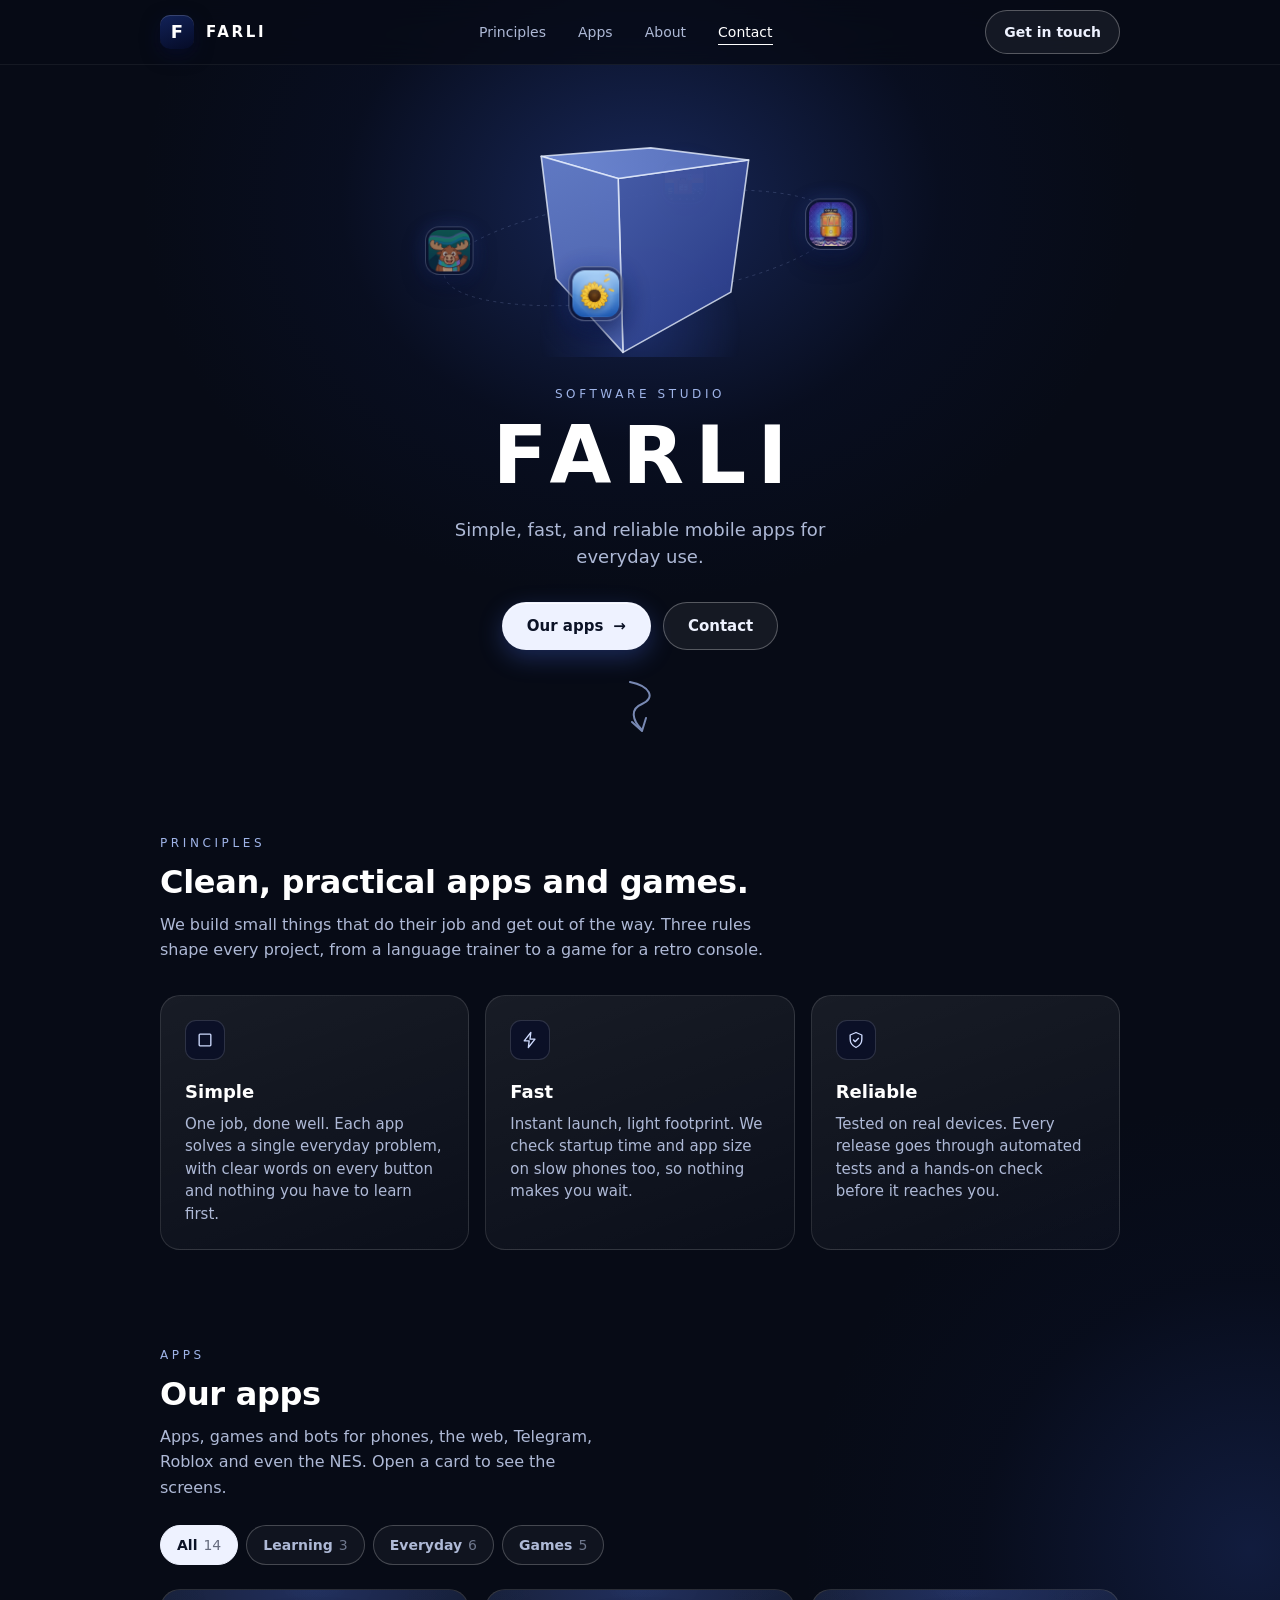
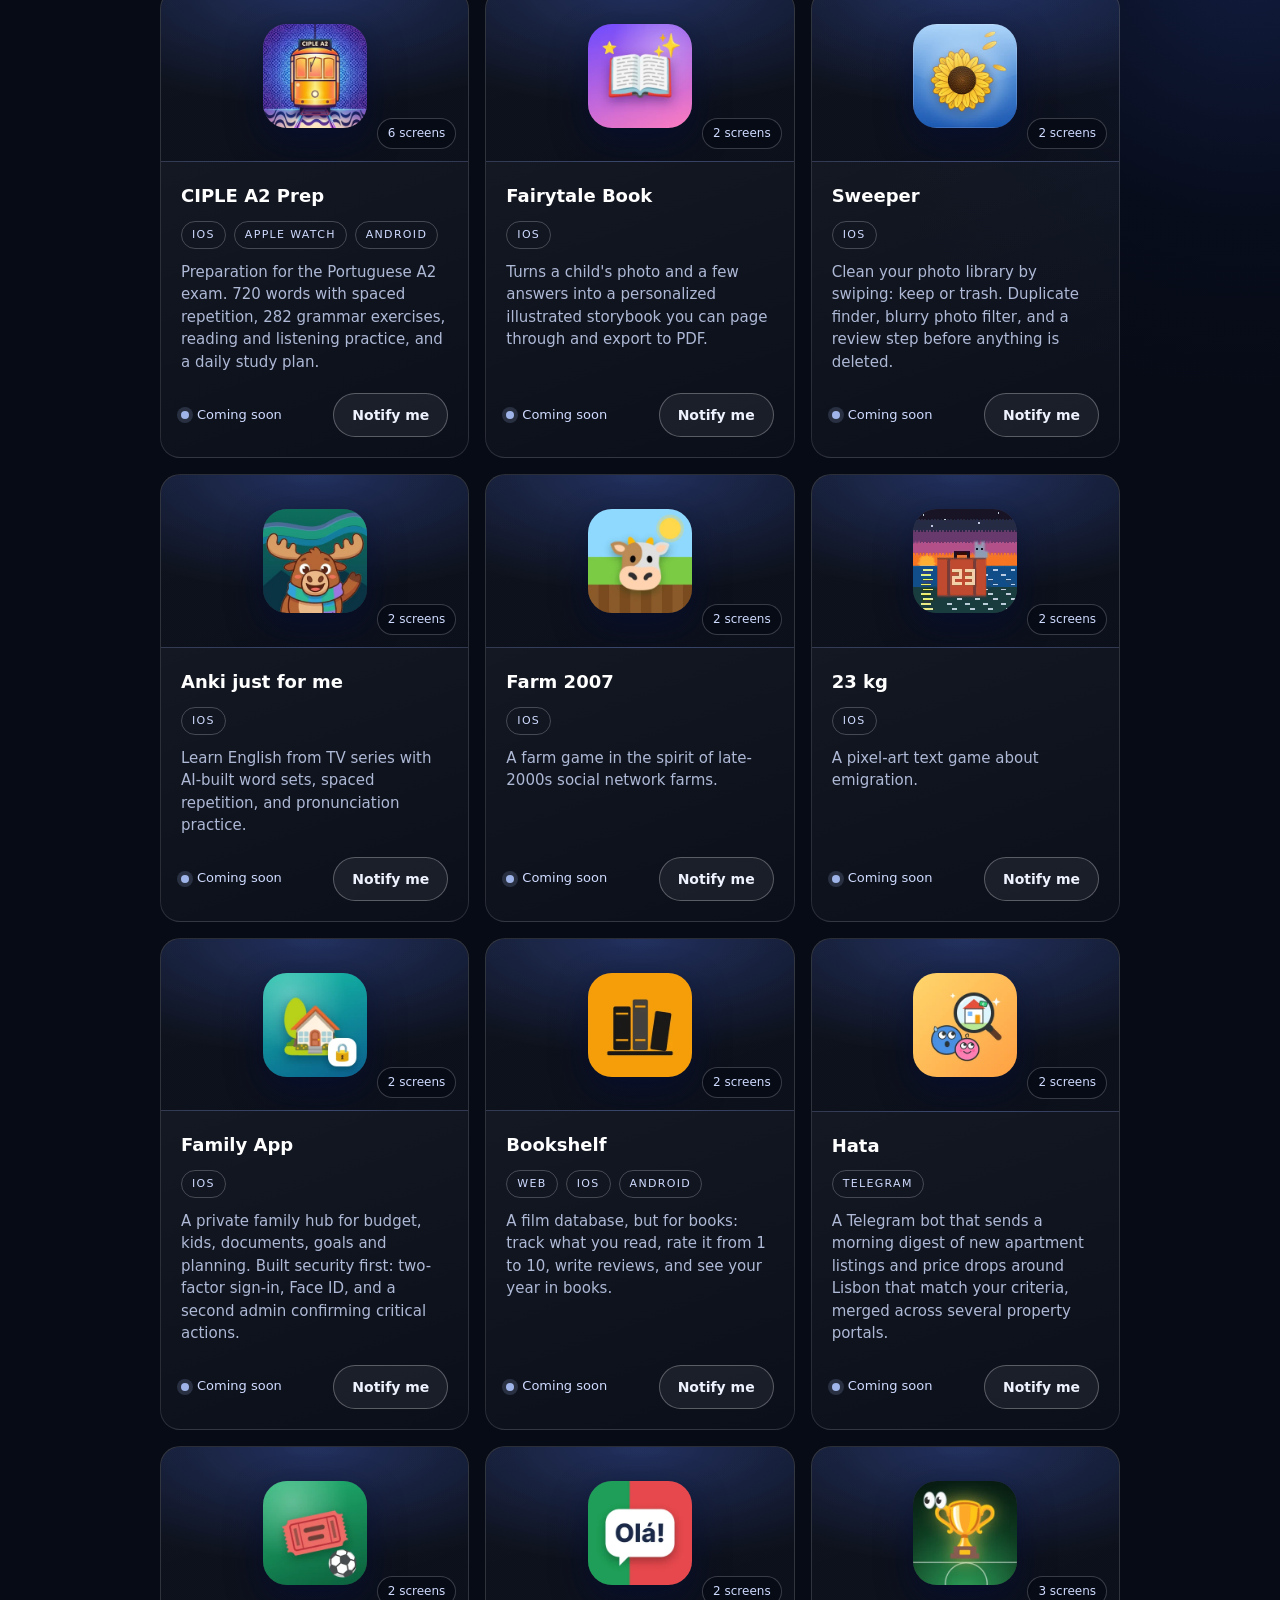
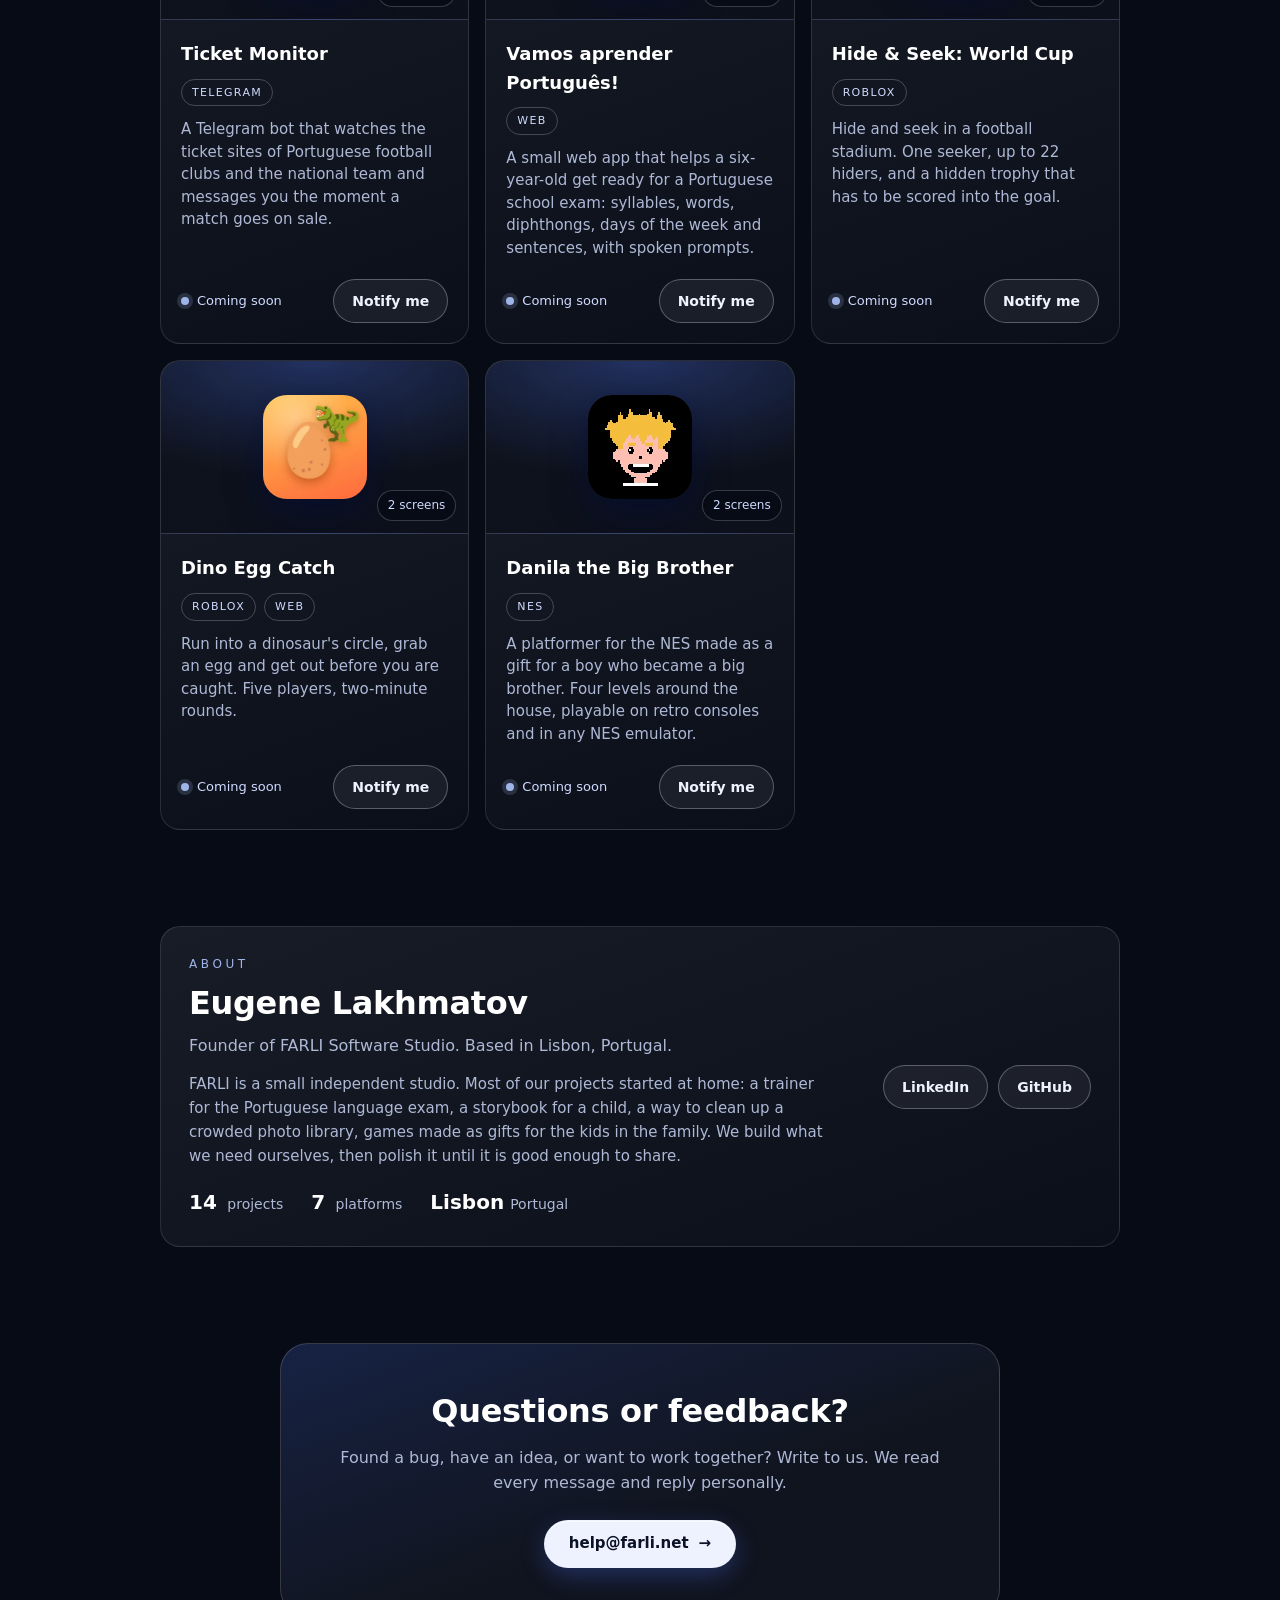
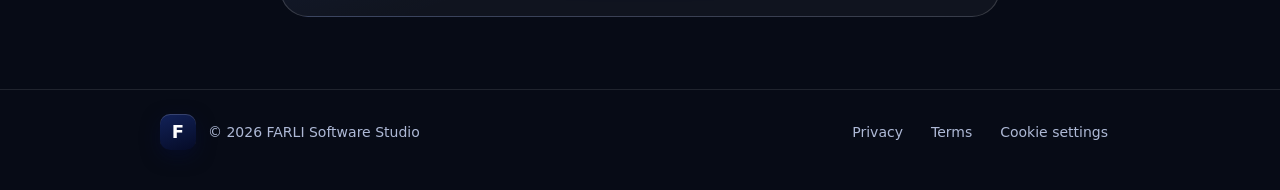
==== commit 779bc935: "Site: state explicitly that search engines may index the page and show a snippet Co-Authored-By: Cla" ====
--- a/index.html
+++ b/index.html
@@ -5,6 +5,7 @@
 <meta name="viewport" content="width=device-width,initial-scale=1,viewport-fit=cover">
 <title>FARLI Software Studio: mobile apps for iPhone and Android</title>
 <meta name="description" content="FARLI is a software studio from Lisbon that builds simple, fast, and reliable apps and games: CIPLE A2 Prep, Fairytale Book, Sweeper, Anki just for me, Family App, Farm 2007, 23 kg and more.">
+<meta name="robots" content="index, follow, max-snippet:-1, max-image-preview:large">
 <link rel="canonical" href="https://farli.net/">
 <meta name="theme-color" content="#070B16">
 <meta property="og:site_name" content="FARLI">
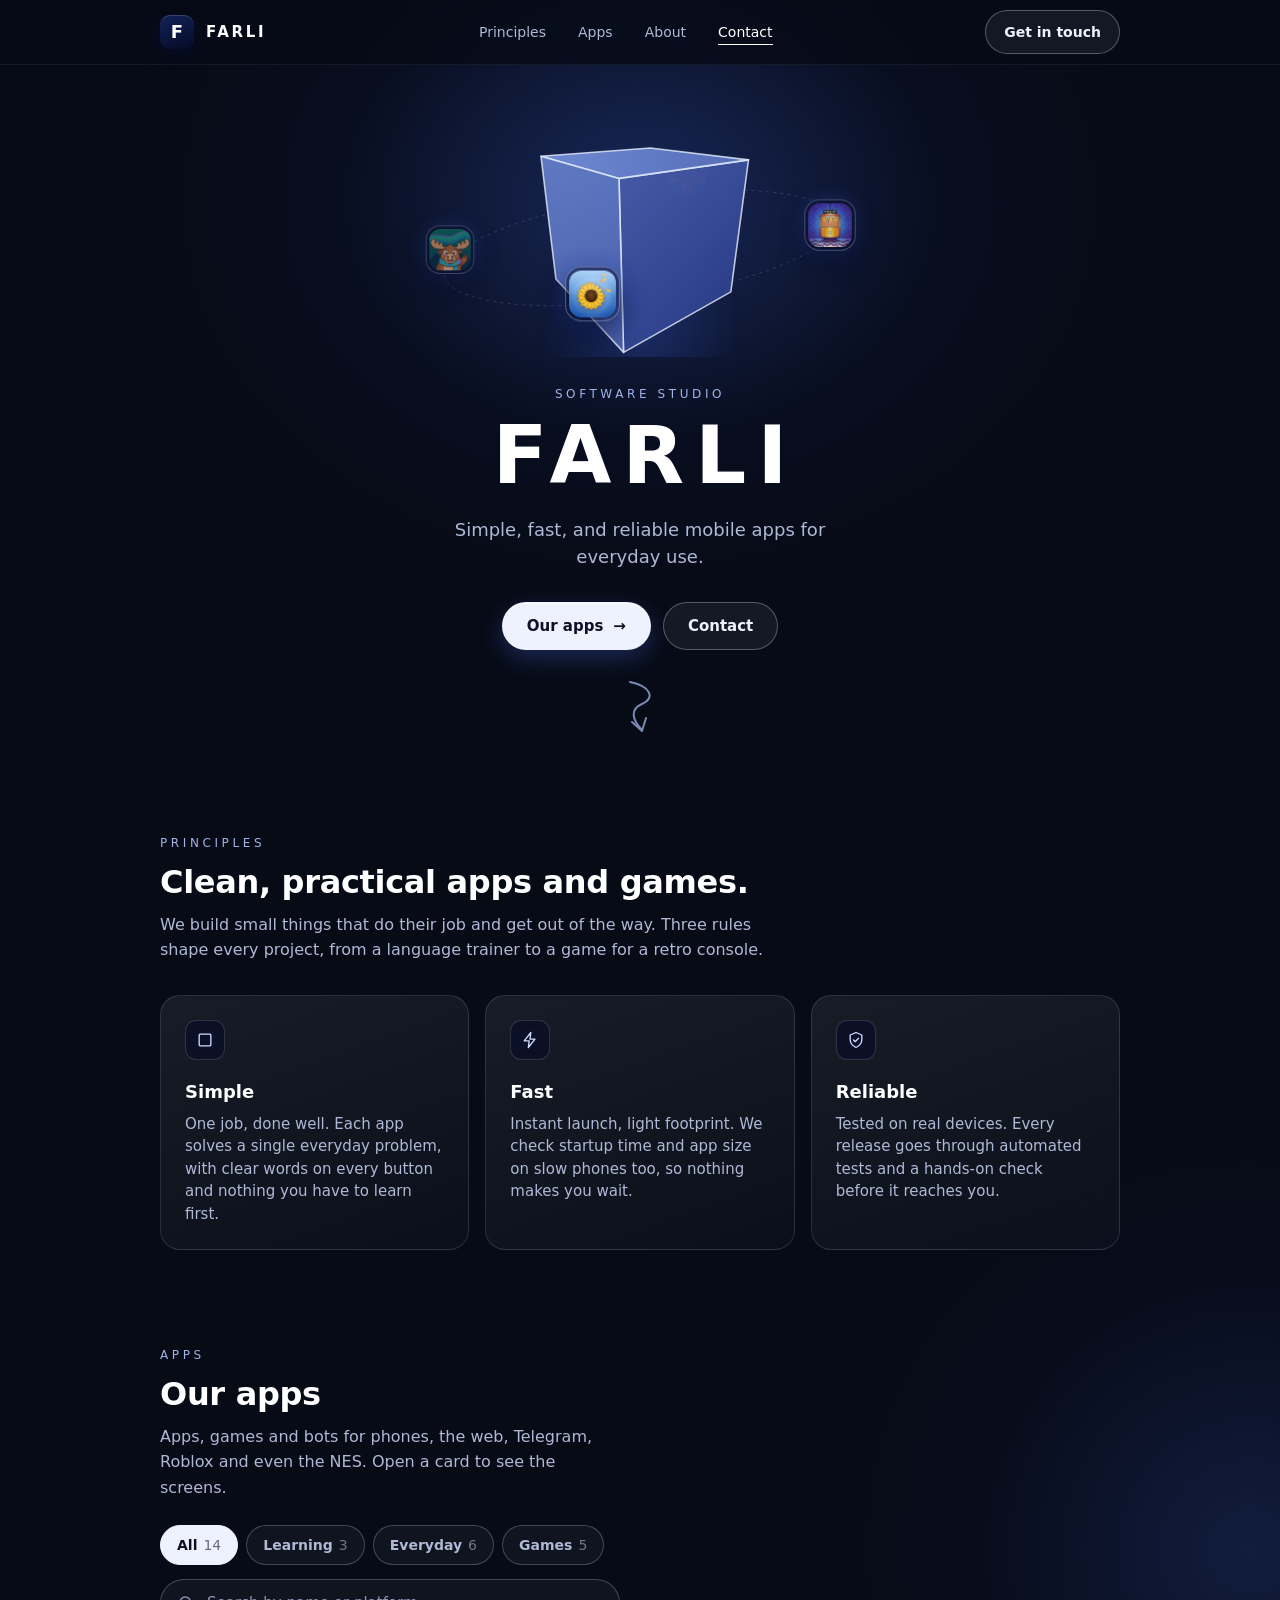
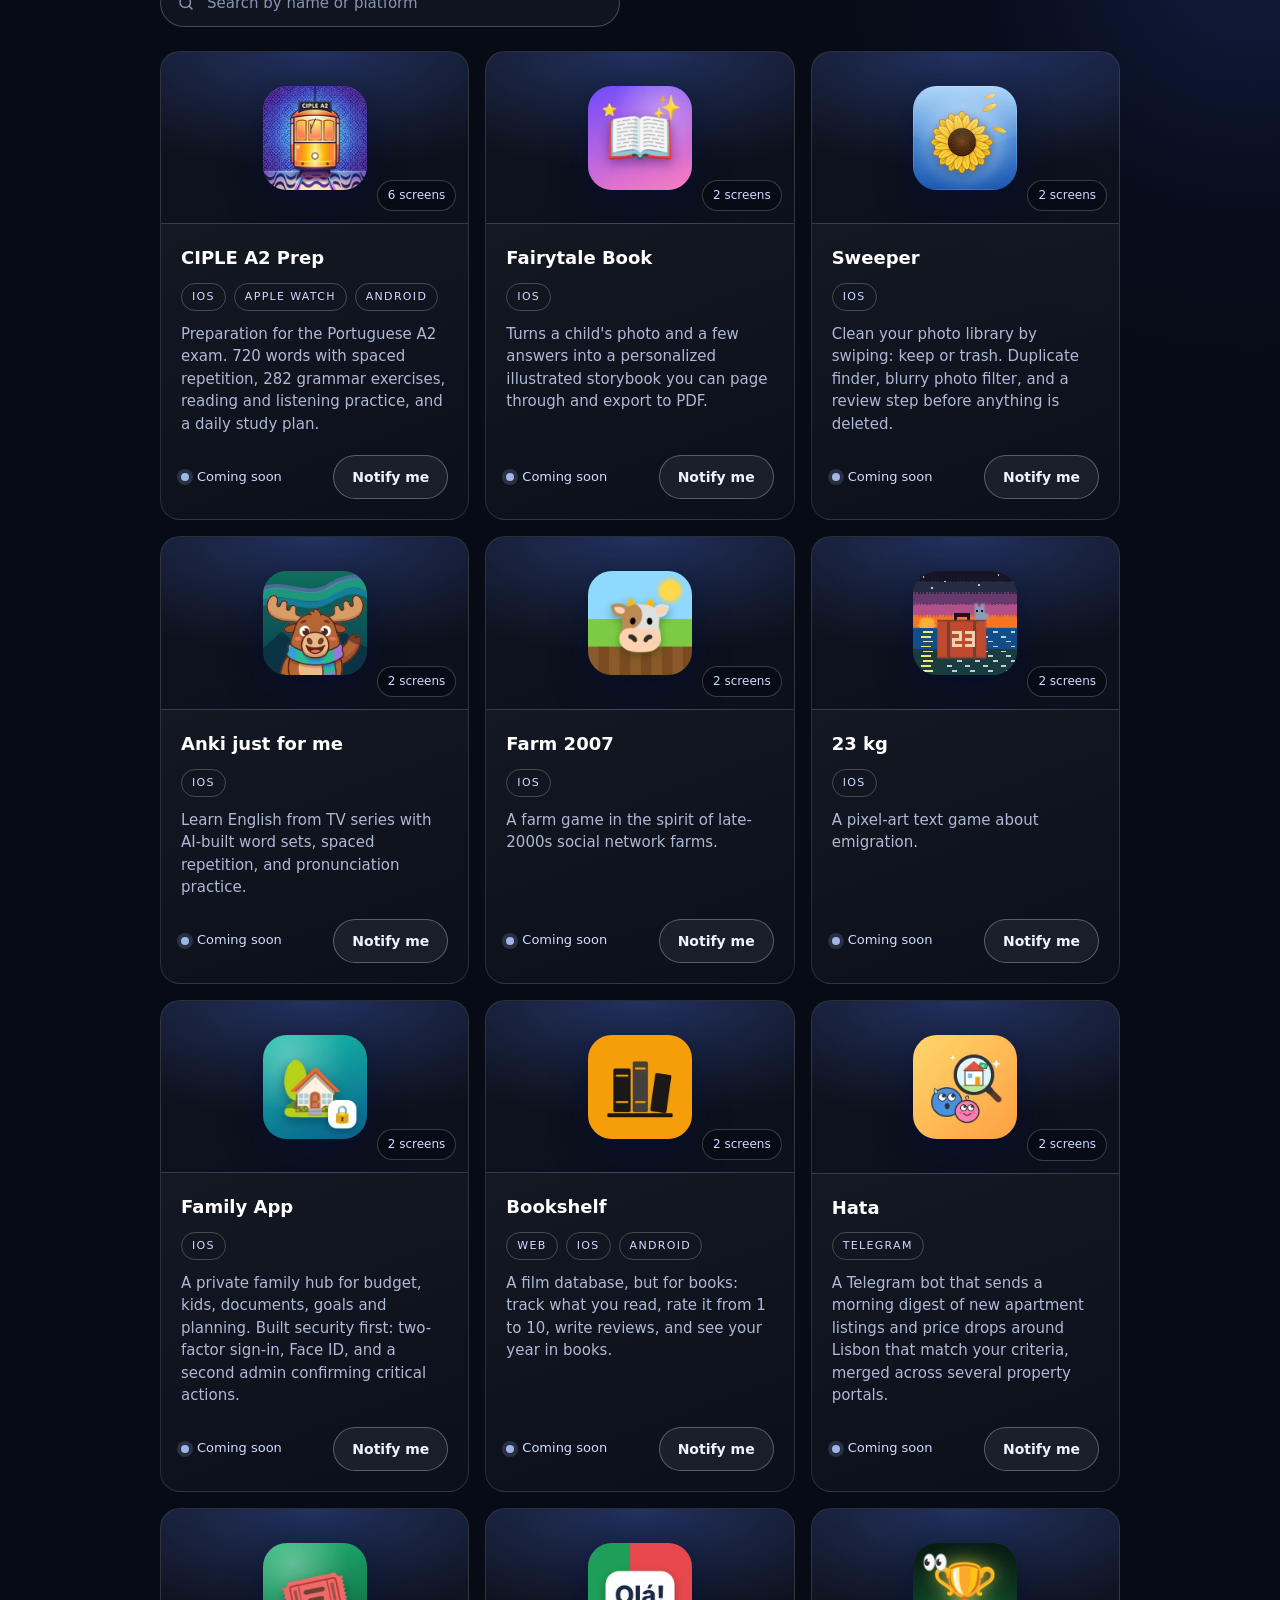
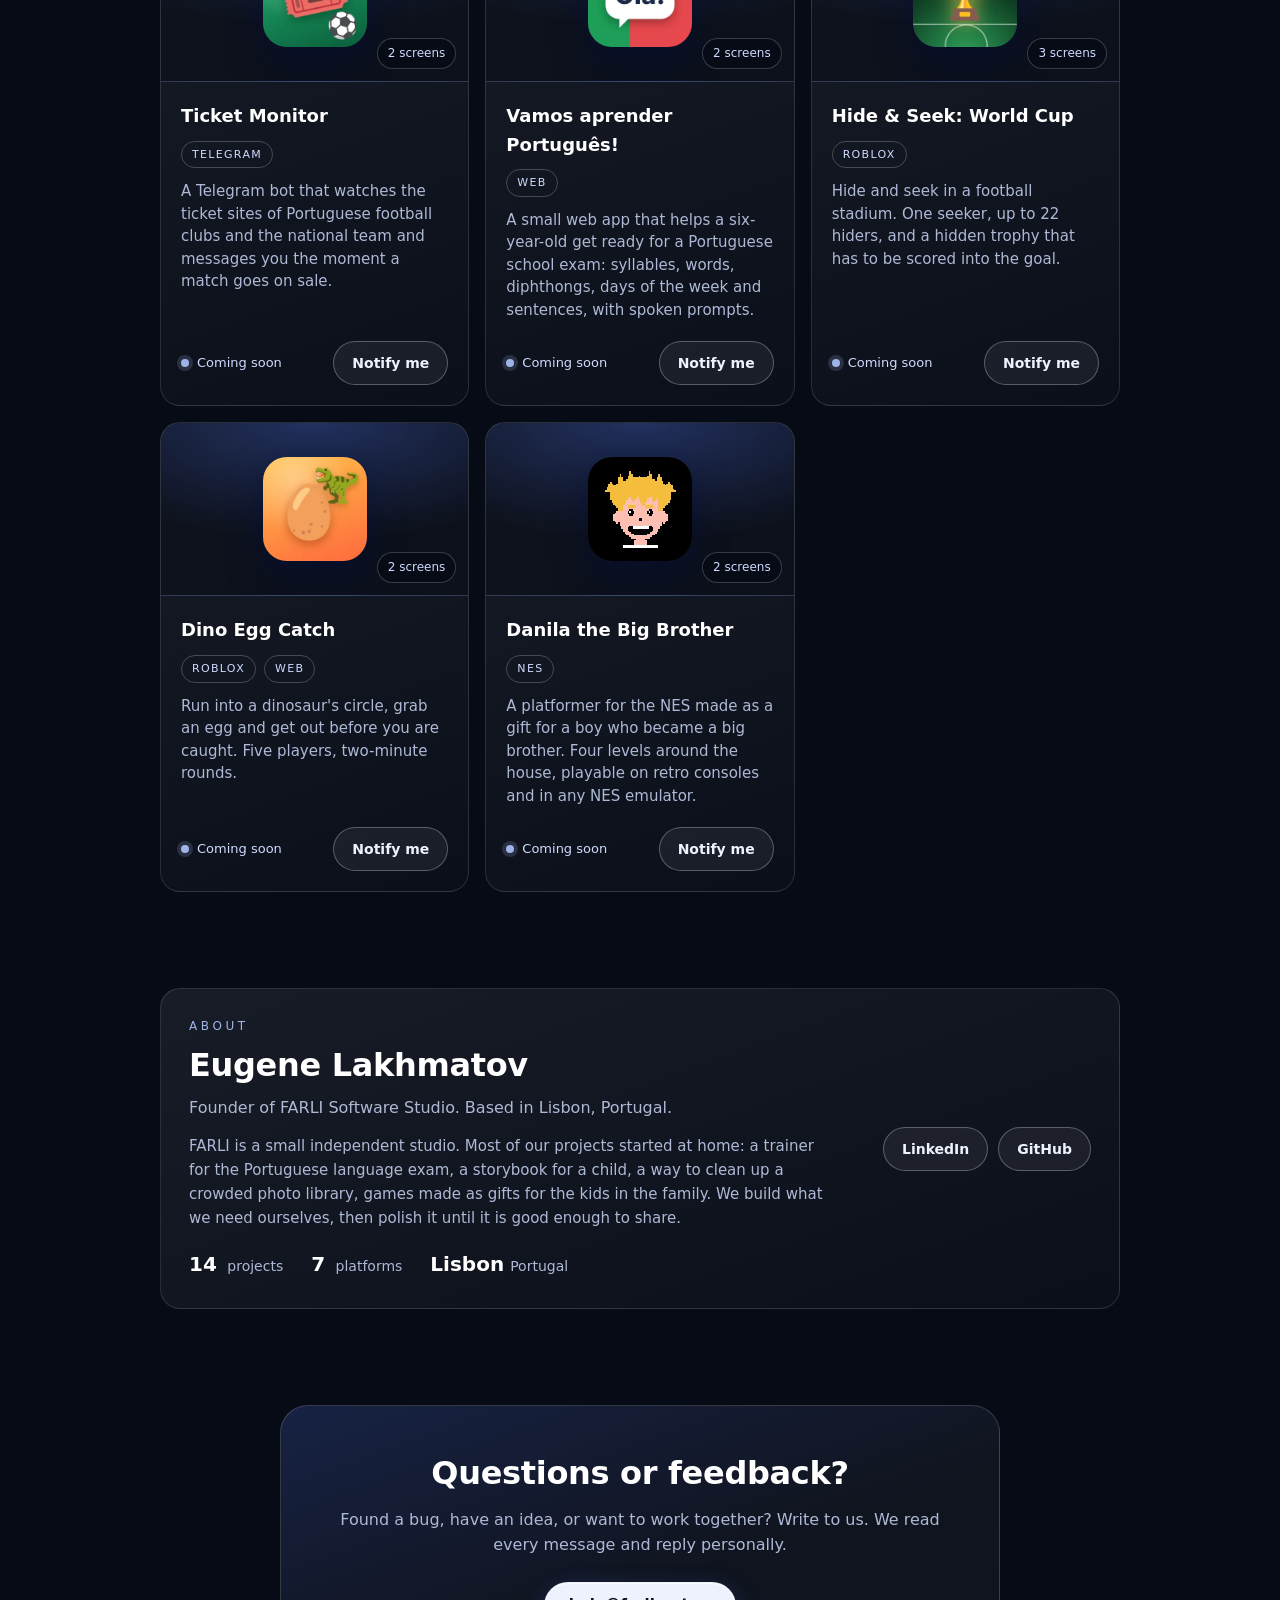
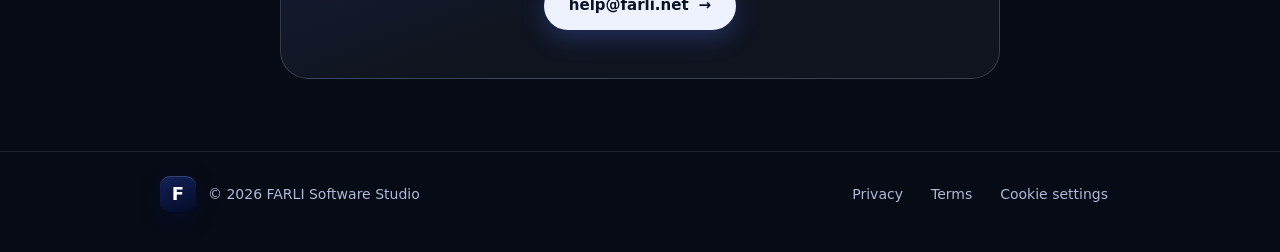
==== commit 2ca6de07: "Site: app search, shareable links to an app, Share button, back to top Co-Authored-By: Claude Fable " ====
--- a/index.html
+++ b/index.html
@@ -108,6 +108,11 @@
         <button class="filter" type="button" data-filter="everyday" aria-pressed="false">Everyday<span class="n"></span></button>
         <button class="filter" type="button" data-filter="games" aria-pressed="false">Games<span class="n"></span></button>
       </div>
+      <label class="search">
+        <span class="sr-only">Search apps</span>
+        <svg width="18" height="18" viewBox="0 0 24 24" fill="none" stroke="currentColor" stroke-width="2" stroke-linecap="round" aria-hidden="true"><circle cx="11" cy="11" r="7"/><path d="m20 20-3.5-3.5"/></svg>
+        <input id="app-search" type="search" placeholder="Search by name or platform" autocomplete="off" spellcheck="false">
+      </label>
       <p id="filter-status" class="sr-only" role="status"></p>
     </div>
     <div class="apps">
@@ -322,6 +327,7 @@
         </div>
       </article>
     </div>
+    <p id="apps-empty" class="apps-empty" hidden>No apps match. <button type="button" class="linkbtn" data-reset>Show all apps</button></p>
   </section>
 
   <section id="about" class="sec wrap">
@@ -370,7 +376,10 @@
   </div>
   <div class="viewer-about">
     <p class="viewer-desc"></p>
-    <a class="btn btn-primary btn-sm viewer-notify" href="mailto:info@farli.net" data-track="notify_click">Notify me</a>
+    <div class="viewer-actions">
+      <button class="btn btn-ghost btn-sm viewer-share" type="button" data-track="app_share">Share</button>
+      <a class="btn btn-primary btn-sm viewer-notify" href="mailto:info@farli.net" data-track="notify_click">Notify me</a>
+    </div>
   </div>
 </dialog>
 
@@ -395,6 +404,8 @@
   </div>
 </footer>
 
+<button id="to-top" class="to-top" type="button" aria-label="Back to top" hidden>↑</button>
+
 <script src="assets/config.js"></script>
 <script src="assets/consent.js"></script>
 <script src="assets/main.js"></script>
--- a/assets/styles.css
+++ b/assets/styles.css
@@ -107,6 +107,14 @@
 .filter:hover{color:#fff;border-color:rgba(255,255,255,.5)}
 .filter[aria-pressed="true"]{background:#EEF2FF;border-color:#EEF2FF;color:#0B1226}
 .filter .n{margin-left:6px;font-weight:500;opacity:.6}
+.search{display:flex;align-items:center;gap:10px;max-width:460px;min-height:48px;margin-top:14px;padding:0 16px;border-radius:999px;border:1px solid rgba(255,255,255,.22);background:rgba(255,255,255,.04);color:var(--dim);transition:border-color .18s ease,background-color .18s ease}
+.search:focus-within{border-color:var(--accent);background:rgba(255,255,255,.08);color:#fff}
+.search input{flex:1;min-width:0;border:0;outline:0;background:none;color:#fff;font:400 15px/1.2 var(--font)}
+.search input::placeholder{color:var(--dim)}
+.search input::-webkit-search-cancel-button{filter:invert(1);opacity:.6;cursor:pointer}
+.apps-empty{margin-top:24px;font-size:15px;color:var(--muted)}
+.apps-empty[hidden]{display:none}
+.apps-empty .linkbtn{color:var(--accent);text-decoration:underline;text-underline-offset:3px;padding:0 4px}
 .apps{display:grid;grid-template-columns:repeat(3,minmax(0,1fr));gap:16px;margin-top:24px}
 .app{position:relative;display:flex;flex-direction:column;border-radius:20px;border:1px solid var(--line);background:linear-gradient(160deg,rgba(255,255,255,.07),rgba(255,255,255,.02));overflow:hidden;transition:border-color .25s ease,box-shadow .25s ease}
 .app[hidden]{display:none}
@@ -149,6 +157,7 @@
 .viewer-cap{flex:1;text-align:center;font-size:14px;color:var(--muted)}
 .badge{display:inline-block;margin-right:8px;padding:2px 8px;border-radius:999px;border:1px solid rgba(255,255,255,.3);font-size:11px;letter-spacing:.08em;text-transform:uppercase;color:#CFDBFF;vertical-align:1px}
 .viewer-about{display:flex;align-items:center;gap:14px;padding:10px 18px 18px}
+.viewer-actions{display:flex;gap:8px;flex:none}
 .viewer-desc{flex:1;font-size:14px;line-height:1.5;color:var(--muted)}
 .iconbtn{display:inline-flex;align-items:center;justify-content:center;flex:none;width:44px;height:44px;border-radius:50%;border:1px solid rgba(255,255,255,.22);background:rgba(255,255,255,.06);color:#fff;font:600 18px/1 var(--font);cursor:pointer;transition:background-color .18s ease,border-color .18s ease}
 .iconbtn[hidden]{visibility:hidden;display:inline-flex}
@@ -187,6 +196,11 @@
 34%{transform:translateY(-8px) scale(1) rotate(180deg);opacity:1}
 100%{transform:translateY(-300px) scale(1) rotate(180deg);opacity:0}
 }
+
+/* back to top */
+.to-top{position:fixed;right:max(16px,env(safe-area-inset-right,0px));bottom:max(16px,env(safe-area-inset-bottom,0px));width:48px;height:48px;border-radius:50%;border:1px solid rgba(255,255,255,.28);background:rgba(10,18,50,.9);backdrop-filter:blur(10px);-webkit-backdrop-filter:blur(10px);color:#fff;font:600 20px/1 var(--font);cursor:pointer;z-index:40;box-shadow:0 10px 30px rgba(0,0,0,.5);animation:rise .25s ease both;transition:background-color .18s ease,border-color .18s ease}
+.to-top:hover{background:rgba(30,45,110,.95);border-color:rgba(255,255,255,.6)}
+.to-top[hidden]{display:none}
 
 /* consent banner */
 .linkbtn{background:none;border:0;font:inherit;font-size:14px;cursor:pointer}
@@ -247,6 +261,8 @@
   .tiles,.apps{grid-template-columns:minmax(0,1fr)}
   .about{padding:22px}
   .viewer-about{flex-direction:column;align-items:stretch}
+  .viewer-actions .btn{flex:1}
+  .search{max-width:none}
   .viewer-stage img{max-height:46vh;max-height:46dvh}
   .menu-btn{display:flex}
   .nav{display:none;position:absolute;top:100%;left:0;right:0;flex-direction:column;gap:0;padding:8px 16px 16px;background:#070B16;border-bottom:1px solid rgba(255,255,255,.1);box-shadow:0 20px 40px rgba(0,0,0,.5)}
